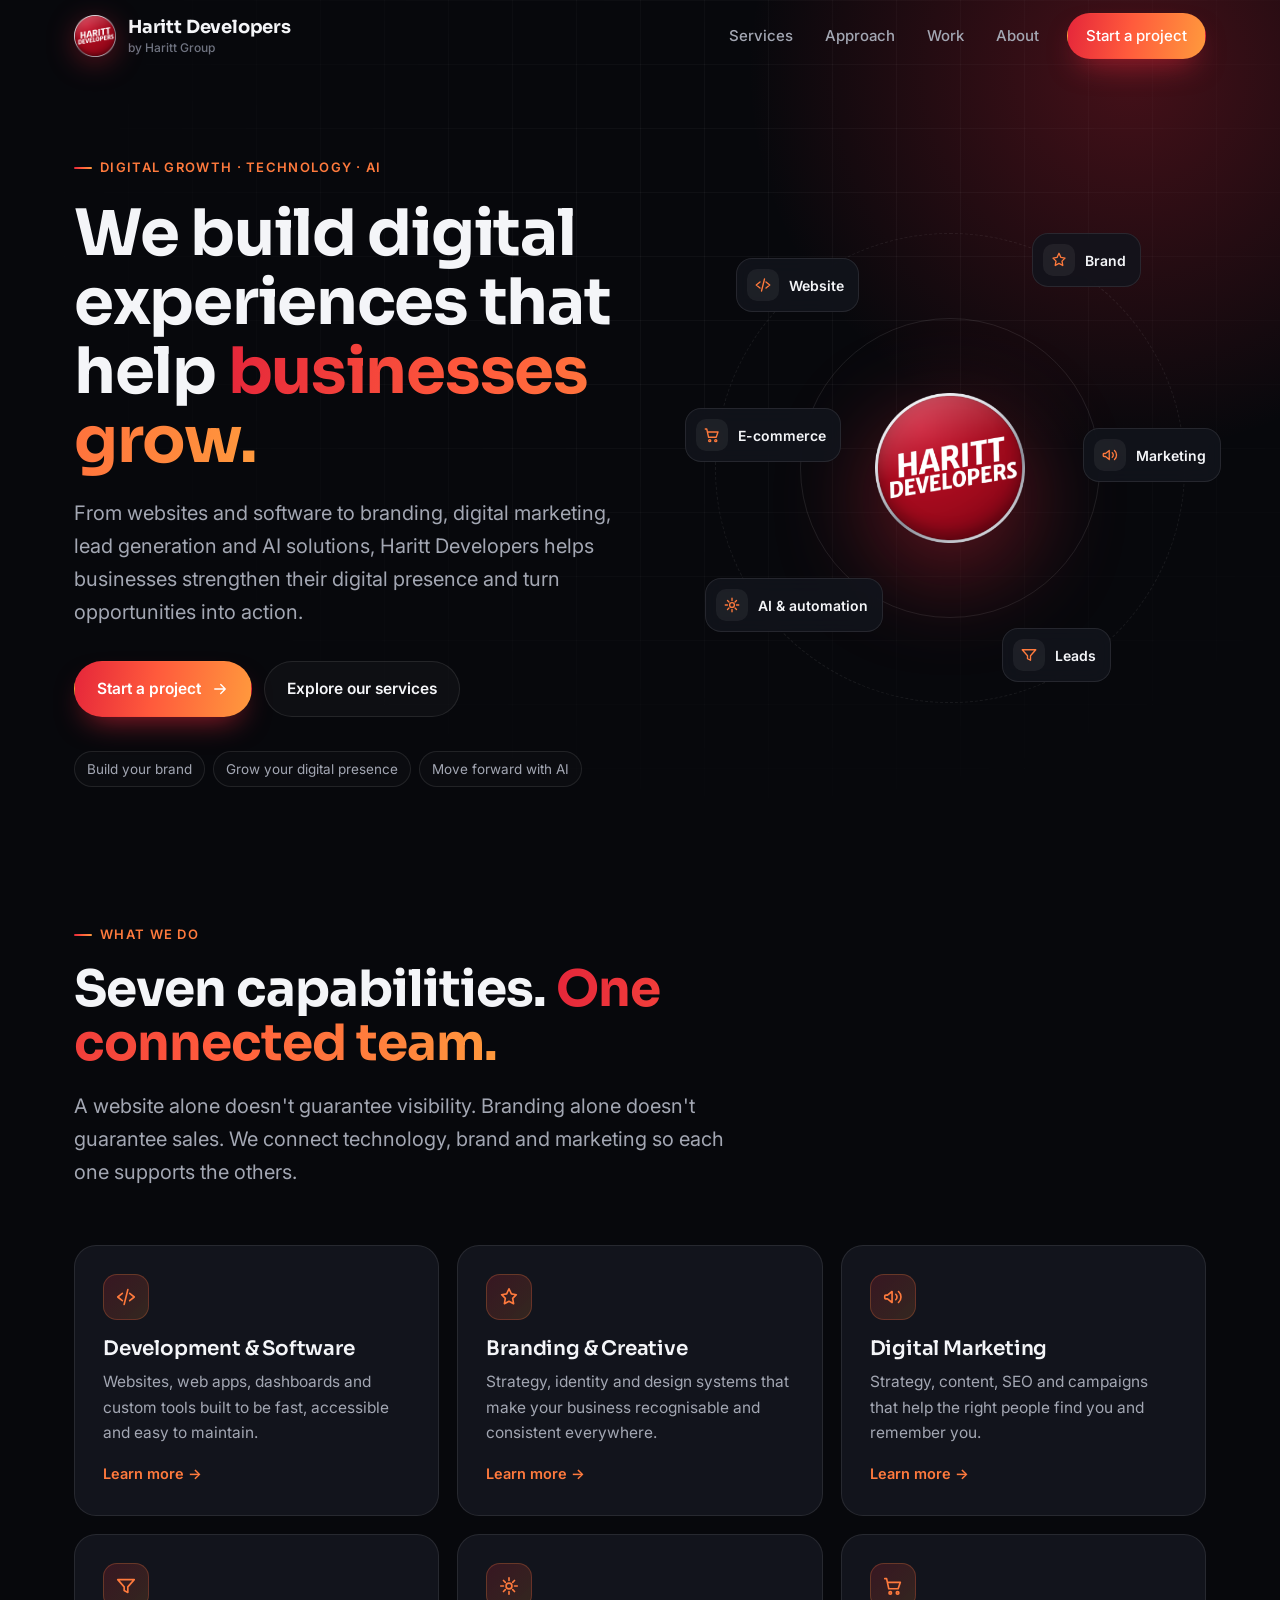
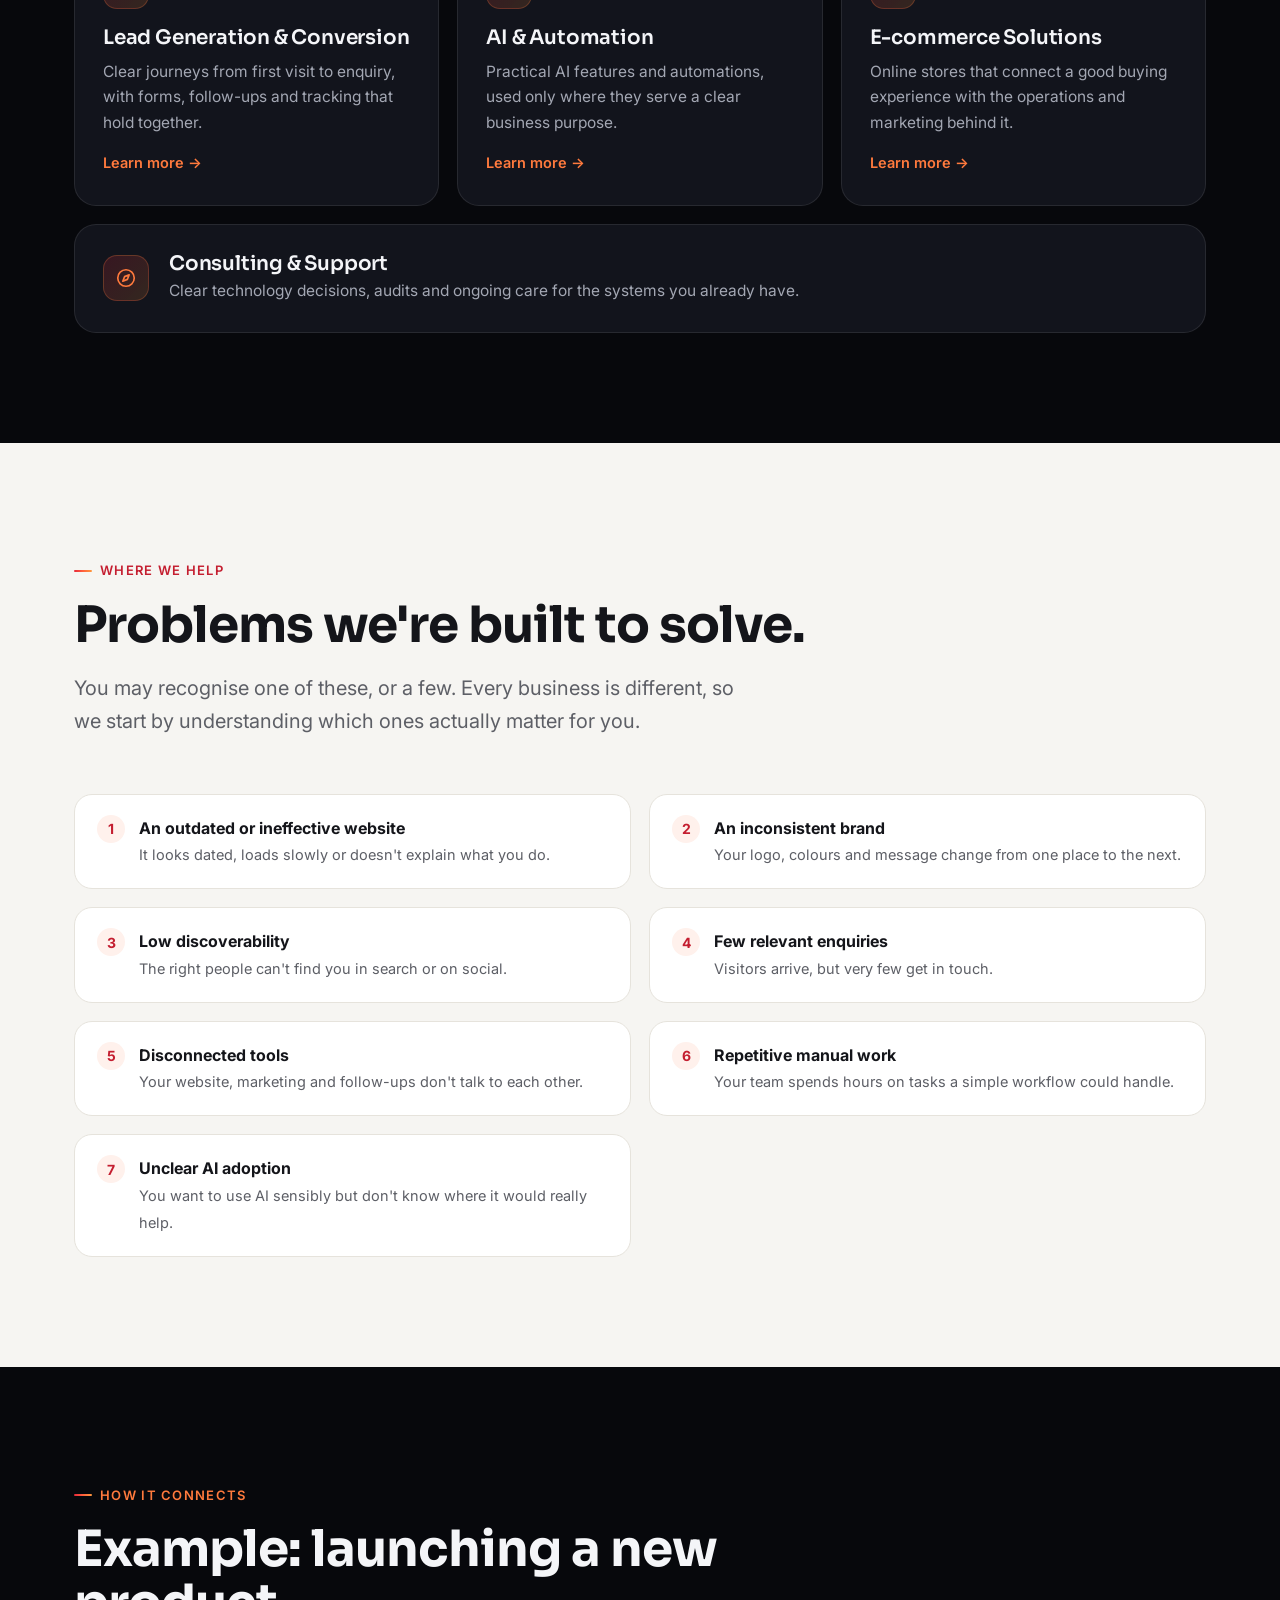
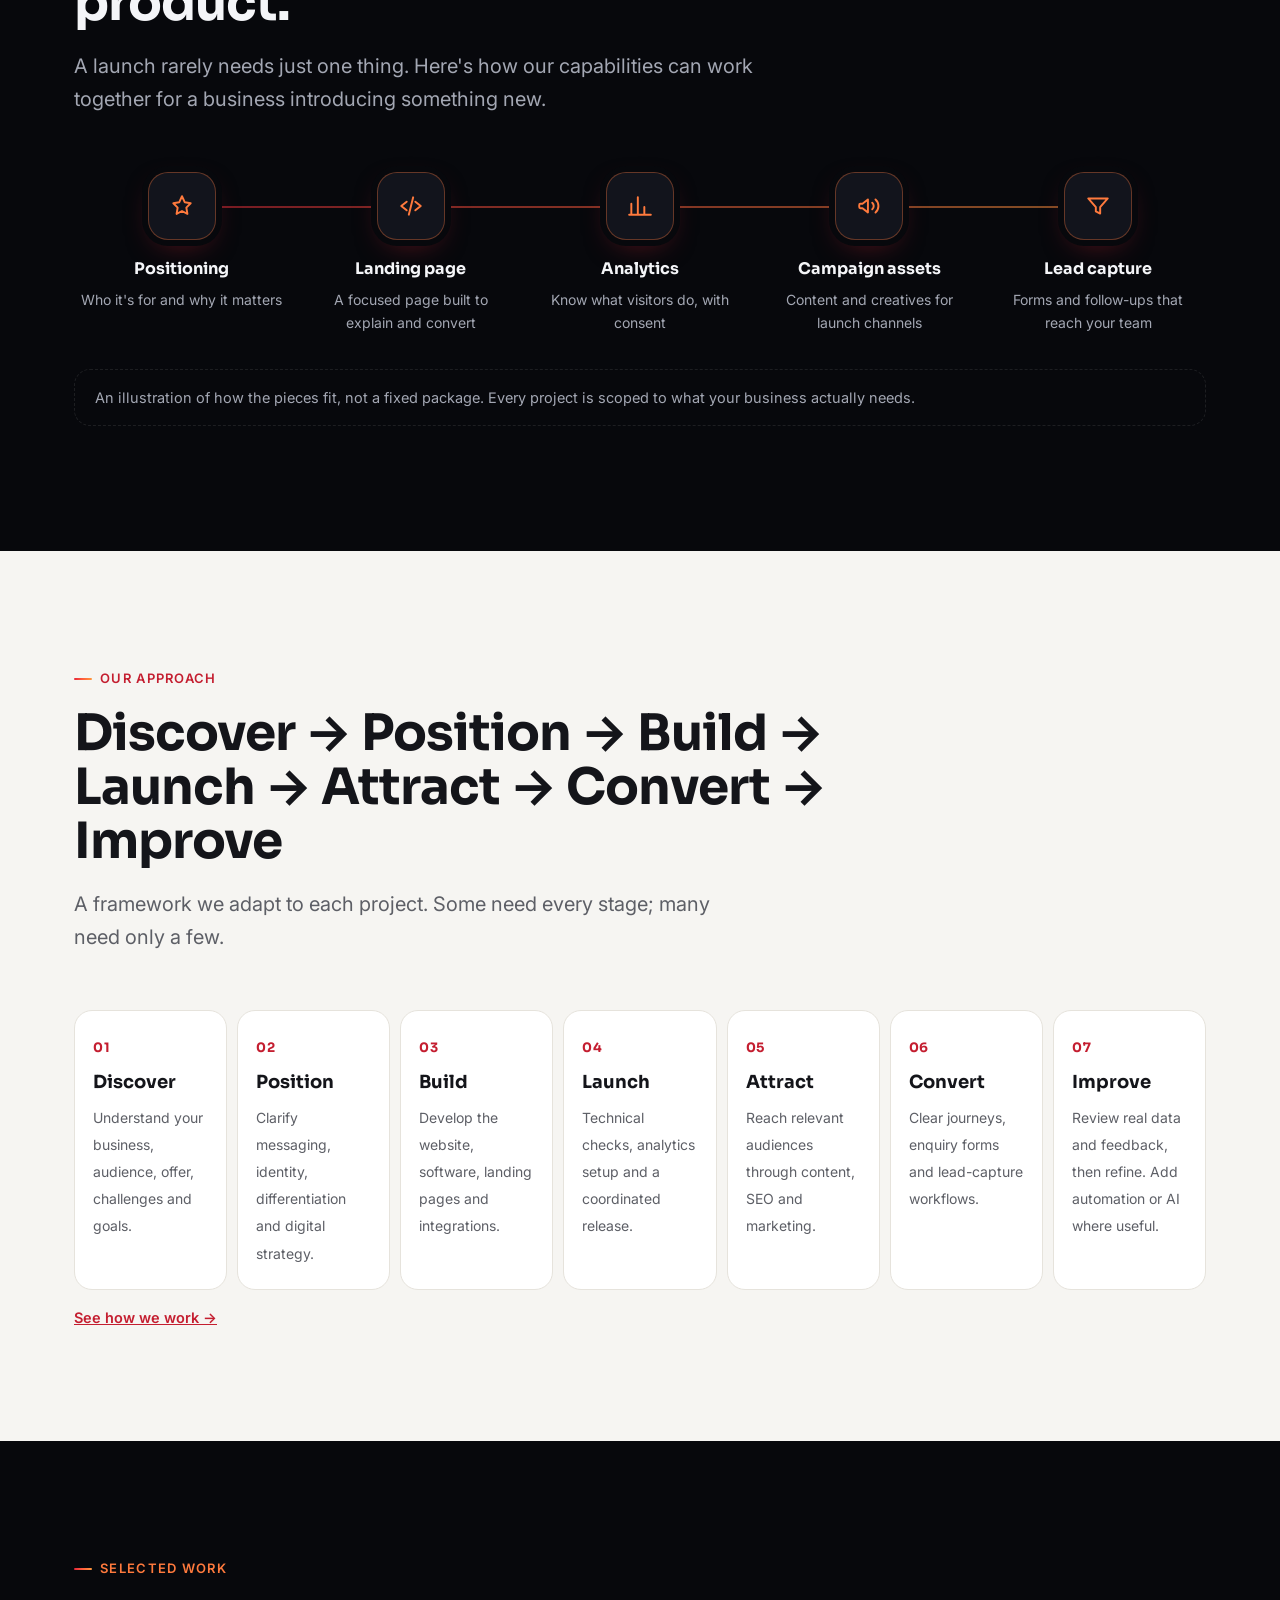
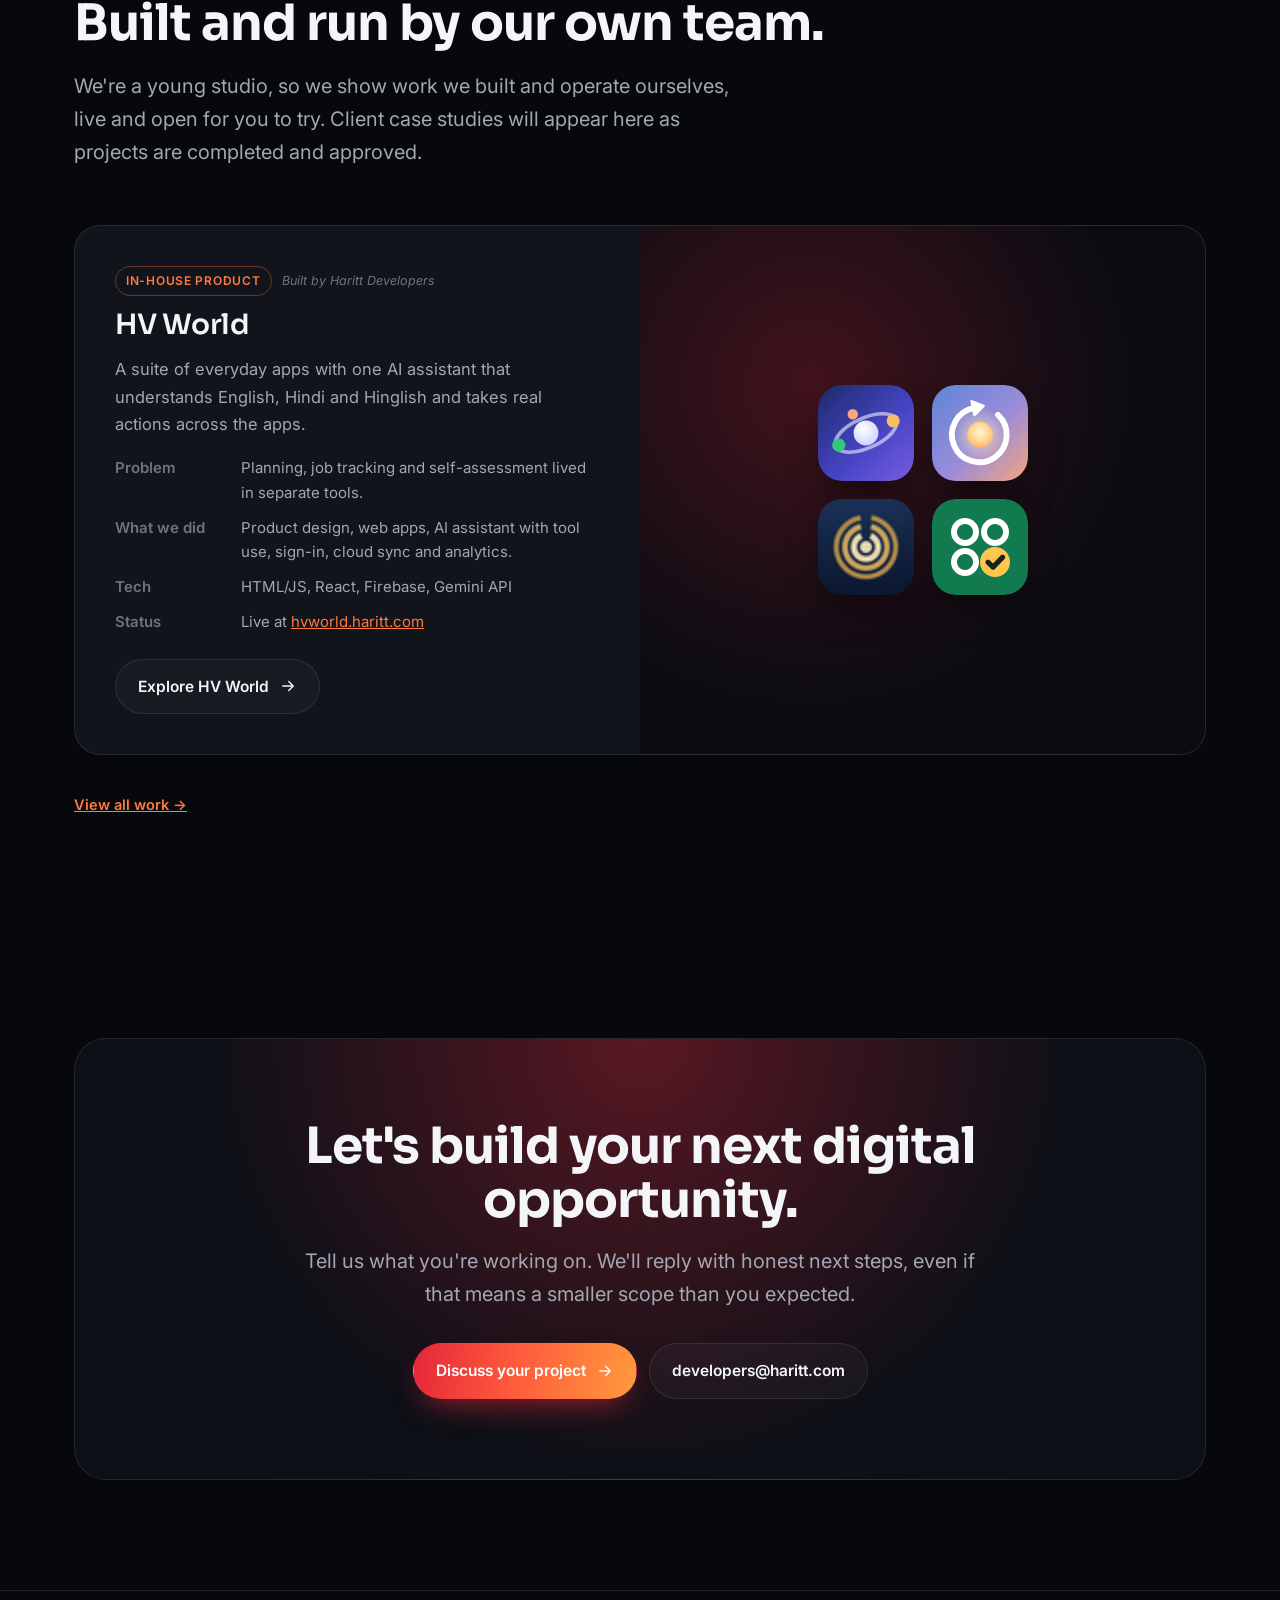
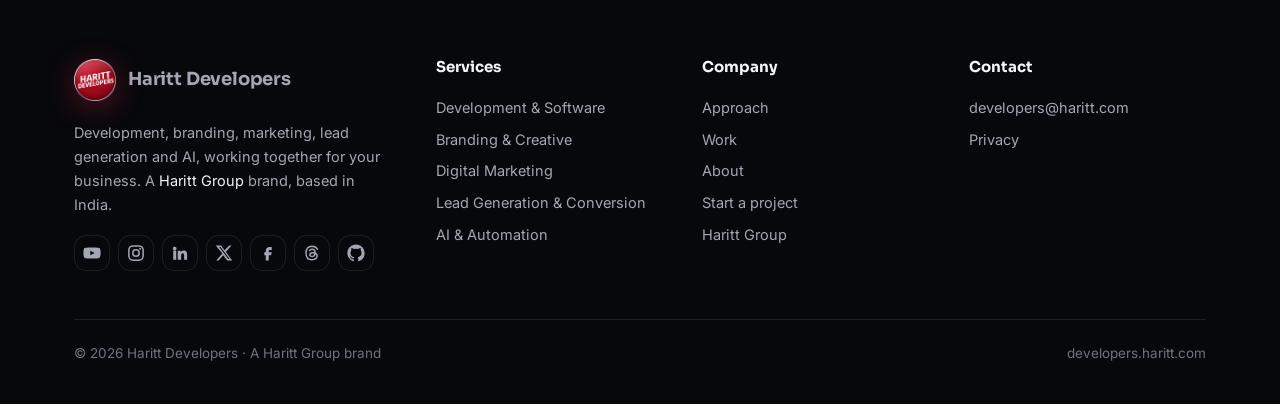
==== index.html @ 5d8b88e0 "HV World update Co-Authored-By: Claude Opus 5.5 <noreply@anthropic.com> Claude-Session: https://clau" ====
<!DOCTYPE html><html lang="en"><head><meta charset="utf-8"><meta name="viewport" content="width=device-width, initial-scale=1">
<title>Haritt Developers · Digital growth, technology & AI</title><meta name="description" content="Websites, software, branding, digital marketing, lead generation and AI solutions that help businesses build their digital presence and grow."><meta name="theme-color" content="#07080C"><link rel="canonical" href="https://developers.haritt.com/">
<link rel="icon" href="/assets/logo-64.png" type="image/png"><link rel="apple-touch-icon" href="/assets/logo-180.png">
<meta property="og:type" content="website"><meta property="og:site_name" content="Haritt Developers"><meta property="og:title" content="Haritt Developers · Digital growth, technology & AI"><meta property="og:description" content="Websites, software, branding, digital marketing, lead generation and AI solutions that help businesses build their digital presence and grow."><meta property="og:url" content="https://developers.haritt.com/"><meta property="og:image" content="https://developers.haritt.com/og/home.jpg"><meta property="og:image:width" content="1200"><meta property="og:image:height" content="630"><meta name="twitter:card" content="summary_large_image"><meta name="twitter:image" content="https://developers.haritt.com/og/home.jpg">
<link rel="preconnect" href="https://fonts.googleapis.com"><link rel="preconnect" href="https://fonts.gstatic.com" crossorigin>
<link href="https://fonts.googleapis.com/css2?family=Inter:wght@400;500;600&family=Sora:wght@600;700&display=swap" rel="stylesheet">
<link rel="stylesheet" href="/site.css"><script type="application/ld+json">{"@context": "https://schema.org", "@type": "Organization", "name": "Haritt Developers", "url": "https://developers.haritt.com", "logo": "https://developers.haritt.com/assets/logo-256.png", "email": "developers@haritt.com", "description": "Haritt Developers helps businesses build and improve their digital presence through website and software development, branding, digital marketing, lead generation and AI-powered solutions.", "parentOrganization": {"@type": "Organization", "name": "Haritt Group", "url": "https://haritt.com"}, "areaServed": "IN", "sameAs": ["https://www.youtube.com/@harittdevelopers", "https://www.instagram.com/harittdevelopers/", "https://www.linkedin.com/company/harittdevelopers/", "https://x.com/harittdeveloper", "https://www.facebook.com/harittdevelopers", "https://www.threads.com/@harittdevelopers", "https://github.com/harittdevelopers"]}</script></head><body><nav id="nav"><div class="w"><div class="br"><a class="bh" href="/" aria-label="Haritt Developers home"><img src="/assets/logo-180.png" alt="Haritt Developers logo" width="42" height="42"></a><span><a class="bh" href="/">Haritt Developers</a><a class="par" href="https://haritt.com">by Haritt Group</a></span></div>
<div class="lk" id="lk"><a href="/services/">Services</a><a href="/approach/">Approach</a><a href="/work/">Work</a><a href="/about/">About</a><a class="btn p" href="/contact/">Start a project</a></div>
<button class="mb" id="mb" aria-label="Open menu" aria-expanded="false" aria-controls="lk"><i></i><i></i><i></i></button></div></nav><header class="hero"><div class="w"><div class="hg"><div>
<div class="eb rv">Digital growth · Technology · AI</div>
<h1 class="rv">We build digital experiences that help <span class="gt">businesses grow.</span></h1>
<p class="lead rv">From websites and software to branding, digital marketing, lead generation and AI solutions, Haritt Developers helps businesses strengthen their digital presence and turn opportunities into action.</p>
<div class="cta rv"><a class="btn p" href="/contact/">Start a project <svg viewBox="0 0 24 24" fill="none" stroke="currentColor" stroke-width="1.8" stroke-linecap="round" stroke-linejoin="round" aria-hidden="true"><path d="M5 12h14M13 6l6 6-6 6"/></svg></a><a class="btn g" href="/services/">Explore our services</a></div>
<div class="chips rv"><span>Build your brand</span><span>Grow your digital presence</span><span>Move forward with AI</span></div>
</div><div class="stack rv" aria-hidden="true"><div class="ring a"></div><div class="ring b"></div><img class="orb" src="/assets/logo-256.png" alt=""><div class="node" style="left:8%;top:8%"><i style="color:var(--orange)"><svg viewBox="0 0 24 24" fill="none" stroke="currentColor" stroke-width="1.8" stroke-linecap="round" stroke-linejoin="round" aria-hidden="true"><path d="M8 8l-5 4 5 4M16 8l5 4-5 4M14 4l-4 16"/></svg></i>Website</div><div class="node" style="left:66%;top:3%"><i style="color:var(--orange)"><svg viewBox="0 0 24 24" fill="none" stroke="currentColor" stroke-width="1.8" stroke-linecap="round" stroke-linejoin="round" aria-hidden="true"><path d="M12 3l2.6 5.6L20 9.5l-4 4 1 5.8L12 16.6 7 19.3l1-5.8-4-4 5.4-.9z"/></svg></i>Brand</div><div class="node" style="left:76%;top:42%"><i style="color:var(--orange)"><svg viewBox="0 0 24 24" fill="none" stroke="currentColor" stroke-width="1.8" stroke-linecap="round" stroke-linejoin="round" aria-hidden="true"><path d="M3 11v2a1 1 0 001 1h2l5 4V6L6 10H4a1 1 0 00-1 1zM15 9a4 4 0 010 6M18 6a8 8 0 010 12"/></svg></i>Marketing</div><div class="node" style="left:60%;top:82%"><i style="color:var(--orange)"><svg viewBox="0 0 24 24" fill="none" stroke="currentColor" stroke-width="1.8" stroke-linecap="round" stroke-linejoin="round" aria-hidden="true"><path d="M3 5h18l-7 8v6l-4-2v-4z"/></svg></i>Leads</div><div class="node" style="left:2%;top:72%"><i style="color:var(--orange)"><svg viewBox="0 0 24 24" fill="none" stroke="currentColor" stroke-width="1.8" stroke-linecap="round" stroke-linejoin="round" aria-hidden="true"><path d="M12 3v3M12 18v3M3 12h3M18 12h3M6 6l2 2M16 16l2 2M6 18l2-2M16 8l2-2"/><circle cx="12" cy="12" r="3.2"/></svg></i>AI & automation</div><div class="node" style="left:-2%;top:38%"><i style="color:var(--orange)"><svg viewBox="0 0 24 24" fill="none" stroke="currentColor" stroke-width="1.8" stroke-linecap="round" stroke-linejoin="round" aria-hidden="true"><path d="M3 4h2l2.4 11h10.2L20 8H6.2"/><circle cx="9" cy="19.5" r="1.4"/><circle cx="17" cy="19.5" r="1.4"/></svg></i>E-commerce</div></div></div></div></header>

<section style="padding-top:40px"><div class="w"><div class="sh rv"><div class="eb">What we do</div><h2>Seven capabilities. <span class="gt">One connected team.</span></h2><p class="lead">A website alone doesn't guarantee visibility. Branding alone doesn't guarantee sales. We connect technology, brand and marketing so each one supports the others.</p></div>
<div class="g3"><a class="card rv" href="/services/#development"><div class="ic"><svg viewBox="0 0 24 24" fill="none" stroke="currentColor" stroke-width="1.8" stroke-linecap="round" stroke-linejoin="round" aria-hidden="true"><path d="M8 8l-5 4 5 4M16 8l5 4-5 4M14 4l-4 16"/></svg></div><h3>Development & Software</h3><p>Websites, web apps, dashboards and custom tools built to be fast, accessible and easy to maintain.</p><span class="more">Learn more →</span></a><a class="card rv" href="/services/#branding"><div class="ic"><svg viewBox="0 0 24 24" fill="none" stroke="currentColor" stroke-width="1.8" stroke-linecap="round" stroke-linejoin="round" aria-hidden="true"><path d="M12 3l2.6 5.6L20 9.5l-4 4 1 5.8L12 16.6 7 19.3l1-5.8-4-4 5.4-.9z"/></svg></div><h3>Branding & Creative</h3><p>Strategy, identity and design systems that make your business recognisable and consistent everywhere.</p><span class="more">Learn more →</span></a><a class="card rv" href="/services/#marketing"><div class="ic"><svg viewBox="0 0 24 24" fill="none" stroke="currentColor" stroke-width="1.8" stroke-linecap="round" stroke-linejoin="round" aria-hidden="true"><path d="M3 11v2a1 1 0 001 1h2l5 4V6L6 10H4a1 1 0 00-1 1zM15 9a4 4 0 010 6M18 6a8 8 0 010 12"/></svg></div><h3>Digital Marketing</h3><p>Strategy, content, SEO and campaigns that help the right people find you and remember you.</p><span class="more">Learn more →</span></a><a class="card rv" href="/services/#leads"><div class="ic"><svg viewBox="0 0 24 24" fill="none" stroke="currentColor" stroke-width="1.8" stroke-linecap="round" stroke-linejoin="round" aria-hidden="true"><path d="M3 5h18l-7 8v6l-4-2v-4z"/></svg></div><h3>Lead Generation & Conversion</h3><p>Clear journeys from first visit to enquiry, with forms, follow-ups and tracking that hold together.</p><span class="more">Learn more →</span></a><a class="card rv" href="/services/#ai"><div class="ic"><svg viewBox="0 0 24 24" fill="none" stroke="currentColor" stroke-width="1.8" stroke-linecap="round" stroke-linejoin="round" aria-hidden="true"><path d="M12 3v3M12 18v3M3 12h3M18 12h3M6 6l2 2M16 16l2 2M6 18l2-2M16 8l2-2"/><circle cx="12" cy="12" r="3.2"/></svg></div><h3>AI & Automation</h3><p>Practical AI features and automations, used only where they serve a clear business purpose.</p><span class="more">Learn more →</span></a><a class="card rv" href="/services/#ecommerce"><div class="ic"><svg viewBox="0 0 24 24" fill="none" stroke="currentColor" stroke-width="1.8" stroke-linecap="round" stroke-linejoin="round" aria-hidden="true"><path d="M3 4h2l2.4 11h10.2L20 8H6.2"/><circle cx="9" cy="19.5" r="1.4"/><circle cx="17" cy="19.5" r="1.4"/></svg></div><h3>E-commerce Solutions</h3><p>Online stores that connect a good buying experience with the operations and marketing behind it.</p><span class="more">Learn more →</span></a></div>
<a class="card rv" href="/services/#consulting" style="margin-top:18px;display:flex;gap:20px;align-items:center"><div class="ic" style="margin:0;flex:none"><svg viewBox="0 0 24 24" fill="none" stroke="currentColor" stroke-width="1.8" stroke-linecap="round" stroke-linejoin="round" aria-hidden="true"><circle cx="12" cy="12" r="9"/><path d="M15.5 8.5l-2 5-5 2 2-5z"/></svg></div><div><h3>Consulting & Support</h3><p style="margin-top:4px">Clear technology decisions, audits and ongoing care for the systems you already have.</p></div></a>
</div></section>

<section class="light"><div class="w"><div class="sh rv"><div class="eb">Where we help</div><h2>Problems we're built to solve.</h2><p class="lead">You may recognise one of these, or a few. Every business is different, so we start by understanding which ones actually matter for you.</p></div>
<div class="g2"><div class="ch rv"><em>1</em><div><b>An outdated or ineffective website</b><span>It looks dated, loads slowly or doesn't explain what you do.</span></div></div><div class="ch rv"><em>2</em><div><b>An inconsistent brand</b><span>Your logo, colours and message change from one place to the next.</span></div></div><div class="ch rv"><em>3</em><div><b>Low discoverability</b><span>The right people can't find you in search or on social.</span></div></div><div class="ch rv"><em>4</em><div><b>Few relevant enquiries</b><span>Visitors arrive, but very few get in touch.</span></div></div><div class="ch rv"><em>5</em><div><b>Disconnected tools</b><span>Your website, marketing and follow-ups don't talk to each other.</span></div></div><div class="ch rv"><em>6</em><div><b>Repetitive manual work</b><span>Your team spends hours on tasks a simple workflow could handle.</span></div></div><div class="ch rv"><em>7</em><div><b>Unclear AI adoption</b><span>You want to use AI sensibly but don't know where it would really help.</span></div></div></div>
</div></section>

<section><div class="w"><div class="sh rv"><div class="eb">How it connects</div><h2>Example: launching a new product.</h2><p class="lead">A launch rarely needs just one thing. Here's how our capabilities can work together for a business introducing something new.</p></div>
<div class="flowx rv"><div class="fx"><div class="d"><svg viewBox="0 0 24 24" fill="none" stroke="currentColor" stroke-width="1.8" stroke-linecap="round" stroke-linejoin="round" aria-hidden="true"><path d="M12 3l2.6 5.6L20 9.5l-4 4 1 5.8L12 16.6 7 19.3l1-5.8-4-4 5.4-.9z"/></svg></div><div><b>Positioning</b><span>Who it's for and why it matters</span></div></div><div class="fx"><div class="d"><svg viewBox="0 0 24 24" fill="none" stroke="currentColor" stroke-width="1.8" stroke-linecap="round" stroke-linejoin="round" aria-hidden="true"><path d="M8 8l-5 4 5 4M16 8l5 4-5 4M14 4l-4 16"/></svg></div><div><b>Landing page</b><span>A focused page built to explain and convert</span></div></div><div class="fx"><div class="d"><svg viewBox="0 0 24 24" fill="none" stroke="currentColor" stroke-width="1.8" stroke-linecap="round" stroke-linejoin="round" aria-hidden="true"><path d="M4 20V10M10 20V4M16 20v-7M22 20H2"/></svg></div><div><b>Analytics</b><span>Know what visitors do, with consent</span></div></div><div class="fx"><div class="d"><svg viewBox="0 0 24 24" fill="none" stroke="currentColor" stroke-width="1.8" stroke-linecap="round" stroke-linejoin="round" aria-hidden="true"><path d="M3 11v2a1 1 0 001 1h2l5 4V6L6 10H4a1 1 0 00-1 1zM15 9a4 4 0 010 6M18 6a8 8 0 010 12"/></svg></div><div><b>Campaign assets</b><span>Content and creatives for launch channels</span></div></div><div class="fx"><div class="d"><svg viewBox="0 0 24 24" fill="none" stroke="currentColor" stroke-width="1.8" stroke-linecap="round" stroke-linejoin="round" aria-hidden="true"><path d="M3 5h18l-7 8v6l-4-2v-4z"/></svg></div><div><b>Lead capture</b><span>Forms and follow-ups that reach your team</span></div></div></div>
<p class="note rv">An illustration of how the pieces fit, not a fixed package. Every project is scoped to what your business actually needs.</p>
</div></section>

<section class="light"><div class="w"><div class="sh rv"><div class="eb">Our approach</div><h2>Discover → Position → Build → Launch → Attract → Convert → Improve</h2><p class="lead">A framework we adapt to each project. Some need every stage; many need only a few.</p></div>
<div class="proc"><div class="ps rv"><b>Discover</b><span>Understand your business, audience, offer, challenges and goals.</span></div><div class="ps rv"><b>Position</b><span>Clarify messaging, identity, differentiation and digital strategy.</span></div><div class="ps rv"><b>Build</b><span>Develop the website, software, landing pages and integrations.</span></div><div class="ps rv"><b>Launch</b><span>Technical checks, analytics setup and a coordinated release.</span></div><div class="ps rv"><b>Attract</b><span>Reach relevant audiences through content, SEO and marketing.</span></div><div class="ps rv"><b>Convert</b><span>Clear journeys, enquiry forms and lead-capture workflows.</span></div><div class="ps rv"><b>Improve</b><span>Review real data and feedback, then refine. Add automation or AI where useful.</span></div></div>
<a class="more rv" href="/approach/">See how we work →</a></div></section>

<section><div class="w"><div class="sh rv"><div class="eb">Selected work</div><h2>Built and run by our own team.</h2><p class="lead">We're a young studio, so we show work we built and operate ourselves, live and open for you to try. Client case studies will appear here as projects are completed and approved.</p></div>

<div class="wk rv"><div class="tx"><span class="tag">In-house product</span><span class="by">Built by Haritt Developers</span><h3>HV World</h3><p style="color:var(--soft)">A suite of everyday apps with one AI assistant that understands English, Hindi and Hinglish and takes real actions across the apps.</p>
<dl><dt>Problem</dt><dd>Planning, job tracking and self-assessment lived in separate tools.</dd><dt>What we did</dt><dd>Product design, web apps, AI assistant with tool use, sign-in, cloud sync and analytics.</dd><dt>Tech</dt><dd>HTML/JS, React, Firebase, Gemini API</dd><dt>Status</dt><dd>Live at <a href="https://hvworld.haritt.com" style="color:var(--orange)">hvworld.haritt.com</a></dd></dl><a class="btn g" style="margin-top:24px" href="https://hvworld.haritt.com" target="_blank" rel="noopener">Explore HV World <svg viewBox="0 0 24 24" fill="none" stroke="currentColor" stroke-width="1.8" stroke-linecap="round" stroke-linejoin="round" aria-hidden="true"><path d="M5 12h14M13 6l6 6-6 6"/></svg></a></div>
<div class="vis"><div class="apps"><img src="/assets/apps/hv-world.svg" alt="HV World icon"><img src="/assets/apps/hv-reset.svg" alt="HV Reset icon"><img src="/assets/apps/hv-vault.png" alt="HV Vault icon"><img src="/assets/apps/hv-test.png" alt="HV Test icon"></div></div></div>
<a class="more rv" href="/work/">View all work →</a></div></section>

<section><div class="w"><div class="fin rv"><h2>Let's build your next digital opportunity.</h2><p class="lead">Tell us what you're working on. We'll reply with honest next steps, even if that means a smaller scope than you expected.</p><div class="cta"><a class="btn p" href="/contact/">Discuss your project <svg viewBox="0 0 24 24" fill="none" stroke="currentColor" stroke-width="1.8" stroke-linecap="round" stroke-linejoin="round" aria-hidden="true"><path d="M5 12h14M13 6l6 6-6 6"/></svg></a><a class="btn g" href="mailto:developers@haritt.com">developers@haritt.com</a></div></div></div></section>
<footer><div class="w"><div class="fg">
<div><a class="br" href="/"><img src="/assets/logo-180.png" alt="" width="42" height="42"><span>Haritt Developers</span></a><p style="margin-top:16px;max-width:320px">Development, branding, marketing, lead generation and AI, working together for your business. A <a href="https://haritt.com">Haritt Group</a> brand, based in India.</p><div class="soc"><a href="https://www.youtube.com/@harittdevelopers" target="_blank" rel="noopener me" aria-label="Haritt Developers on YouTube" title="YouTube · @harittdevelopers"><svg viewBox="0 0 24 24" aria-hidden="true"><path fill="currentColor" d="M23 7.2a3 3 0 00-2.1-2.1C19 4.6 12 4.6 12 4.6s-7 0-8.9.5A3 3 0 001 7.2 31 31 0 00.5 12a31 31 0 00.5 4.8 3 3 0 002.1 2.1c1.9.5 8.9.5 8.9.5s7 0 8.9-.5a3 3 0 002.1-2.1c.4-1.6.5-4.8.5-4.8s0-3.2-.5-4.8zM9.75 15.02V8.98L15.5 12z"/></svg></a><a href="https://www.instagram.com/harittdevelopers/" target="_blank" rel="noopener me" aria-label="Haritt Developers on Instagram" title="Instagram · @harittdevelopers"><svg viewBox="0 0 24 24" aria-hidden="true"><rect x="2.5" y="2.5" width="19" height="19" rx="5.5" fill="none" stroke="currentColor" stroke-width="2"/><circle cx="12" cy="12" r="4.3" fill="none" stroke="currentColor" stroke-width="2"/><circle cx="17.6" cy="6.4" r="1.3" fill="currentColor"/></svg></a><a href="https://www.linkedin.com/company/harittdevelopers/" target="_blank" rel="noopener me" aria-label="Haritt Developers on LinkedIn" title="LinkedIn · Haritt Developers"><svg viewBox="0 0 24 24" aria-hidden="true"><path fill="currentColor" d="M4.98 3.5a2.5 2.5 0 11-.01 5 2.5 2.5 0 01.01-5zM3 9h4v12H3zM9 9h3.8v1.7h.1c.5-1 1.8-2 3.8-2 4 0 4.8 2.6 4.8 6V21h-4v-5.6c0-1.3 0-3-1.9-3s-2.1 1.4-2.1 2.9V21H9z"/></svg></a><a href="https://x.com/harittdeveloper" target="_blank" rel="noopener me" aria-label="Haritt Developers on X" title="X · @harittdeveloper"><svg viewBox="0 0 24 24" aria-hidden="true"><path fill="currentColor" d="M18.9 2H22l-7.6 8.7L23 22h-6.8l-5.3-6.9L4.8 22H1.7l8.1-9.3L1 2h7l4.8 6.3zm-1.2 18h1.7L7.4 3.9H5.6z"/></svg></a><a href="https://www.facebook.com/harittdevelopers" target="_blank" rel="noopener me" aria-label="Haritt Developers on Facebook" title="Facebook · @harittdevelopers"><svg viewBox="0 0 24 24" aria-hidden="true"><path fill="currentColor" d="M14 8h3V4h-3c-2.8 0-5 2.2-5 5v2H7v4h2v7h4v-7h3l1-4h-4V9c0-.6.4-1 1-1z"/></svg></a><a href="https://www.threads.com/@harittdevelopers" target="_blank" rel="noopener me" aria-label="Haritt Developers on Threads" title="Threads · @harittdevelopers"><svg viewBox="0 0 24 24" aria-hidden="true"><path fill="none" stroke="currentColor" stroke-width="2" stroke-linecap="round" d="M19.2 7C17.8 4.4 15.3 3 12 3 6.9 3 4 6.5 4 12s2.9 9 8 9c3.9 0 6.8-2 6.8-5.2 0-3-2.6-4.4-6-4.1-2.5.2-3.7 1.4-3.6 2.8.1 1.5 1.6 2.4 3.4 2.2 2.5-.3 3.5-2.4 3.5-5.4 0-2.6-1.5-4.2-4-4.2-1.7 0-2.9.7-3.5 1.8"/></svg></a><a href="https://github.com/harittdevelopers" target="_blank" rel="noopener me" aria-label="Haritt Developers on GitHub" title="GitHub · harittdevelopers"><svg viewBox="0 0 24 24" aria-hidden="true"><path fill="currentColor" d="M12 .5C5.65.5.5 5.65.5 12c0 5.08 3.29 9.39 7.86 10.91.58.1.79-.25.79-.56v-2c-3.2.7-3.87-1.37-3.87-1.37-.52-1.33-1.28-1.69-1.28-1.69-1.04-.71.08-.7.08-.7 1.15.08 1.76 1.18 1.76 1.18 1.03 1.76 2.69 1.25 3.35.96.1-.75.4-1.25.73-1.54-2.55-.29-5.24-1.28-5.24-5.68 0-1.26.45-2.28 1.18-3.09-.12-.29-.51-1.46.11-3.04 0 0 .97-.31 3.17 1.18a11 11 0 015.77 0c2.2-1.49 3.17-1.18 3.17-1.18.62 1.58.23 2.75.11 3.04.74.81 1.18 1.83 1.18 3.09 0 4.42-2.69 5.39-5.25 5.67.41.36.78 1.06.78 2.14v3.17c0 .31.21.67.8.56A11.5 11.5 0 0023.5 12C23.5 5.65 18.35.5 12 .5z"/></svg></a></div></div>
<div><b>Services</b><a href="/services/#development">Development & Software</a><a href="/services/#branding">Branding & Creative</a><a href="/services/#marketing">Digital Marketing</a><a href="/services/#leads">Lead Generation & Conversion</a><a href="/services/#ai">AI & Automation</a></div>
<div><b>Company</b><a href="/approach/">Approach</a><a href="/work/">Work</a><a href="/about/">About</a><a href="/contact/">Start a project</a><a href="https://haritt.com">Haritt Group</a></div>
<div><b>Contact</b><a href="mailto:developers@haritt.com">developers@haritt.com</a><a href="/privacy/">Privacy</a></div>
</div><div class="fb"><span>© 2026 Haritt Developers · <a href="https://haritt.com">A Haritt Group brand</a></span><span>developers.haritt.com</span></div></div></footer>
<script src="/site.js"></script></body></html>
---- site.css ----
:root{--bg:#07080C;--bg2:#0E1017;--card:#12141C;--line:rgba(255,255,255,.09);--ink:#F4F5F8;--soft:#A3A7B3;--faint:#6F7380;
--red:#E5263A;--orange:#FF7A3D;--grad:linear-gradient(100deg,#E5263A 0%,#FF5A3C 45%,#FF9A3D 100%);
--light:#F6F5F2;--lcard:#FFFFFF;--lline:#E6E3DC;--link:#C41E30;--lsoft:#5D5F66;
--sans:"Inter",system-ui,-apple-system,"Segoe UI",Roboto,sans-serif;--disp:"Sora","Inter",system-ui,sans-serif;
--r:22px;--shadow:0 30px 60px -30px rgba(0,0,0,.6)}
*{box-sizing:border-box}html{scroll-behavior:smooth;overflow-x:hidden}
body{margin:0;background:var(--bg);color:var(--ink);font:16.5px/1.65 var(--sans);-webkit-font-smoothing:antialiased;overflow-x:hidden}
a{color:inherit}img{max-width:100%;display:block}
.w{max-width:1180px;margin:0 auto;padding:0 24px}
h1,h2,h3{font-family:var(--disp);letter-spacing:-.02em;line-height:1.08;margin:0}
h1{font-size:clamp(38px,5.2vw,64px);font-weight:700}h2{font-size:clamp(30px,4.2vw,50px);font-weight:700}h3{font-size:20px;font-weight:600;letter-spacing:-.01em}
.gt{background:var(--grad);-webkit-background-clip:text;background-clip:text;color:transparent}
.eb{display:inline-flex;align-items:center;gap:8px;font-size:13px;font-weight:600;letter-spacing:.1em;text-transform:uppercase;color:var(--orange)}
.eb:before{content:"";width:18px;height:2px;background:var(--grad);border-radius:2px}
.lead{font-size:clamp(17px,1.6vw,20px);color:var(--soft);max-width:680px}
.btn{display:inline-flex;align-items:center;gap:10px;padding:14px 22px;border-radius:999px;font-weight:600;font-size:15.5px;text-decoration:none;white-space:nowrap;border:1px solid transparent;transition:transform .2s,box-shadow .2s,background .2s;cursor:pointer;font-family:var(--sans)}
.btn svg{width:18px;height:18px;flex:none}.btn.p{background:var(--grad);color:#fff;box-shadow:0 14px 30px -12px rgba(229,38,58,.7)}.btn.p:hover{transform:translateY(-2px);box-shadow:0 20px 40px -14px rgba(229,38,58,.8)}
.btn.g{border-color:var(--line);color:var(--ink);background:rgba(255,255,255,.03)}.btn.g:hover{background:rgba(255,255,255,.08)}
.cta{display:flex;flex-wrap:wrap;gap:12px;margin-top:32px}
/* nav */
nav{position:fixed;top:0;left:0;right:0;z-index:50;transition:background .3s,border-color .3s;border-bottom:1px solid transparent}
nav.s{background:rgba(7,8,12,.78);backdrop-filter:blur(18px) saturate(1.5);-webkit-backdrop-filter:blur(18px) saturate(1.5);border-color:var(--line)}
nav .w{display:flex;align-items:center;justify-content:space-between;height:72px}
.br{display:flex;align-items:center;gap:12px;text-decoration:none;font-family:var(--disp);font-weight:700;font-size:18px;letter-spacing:-.01em}
.br .bh{display:flex;text-decoration:none}.br>span{display:flex;flex-direction:column;line-height:1.2}.br .par{font:500 12px var(--sans);color:var(--faint);text-decoration:none;letter-spacing:0;margin-top:2px}.br .par:hover{color:var(--orange)}.br img{width:42px;height:42px;filter:drop-shadow(0 6px 14px rgba(229,38,58,.35))}.br small{display:block;font:500 12px var(--sans);color:var(--faint);letter-spacing:0}
.lk{display:flex;align-items:center;gap:4px}.lk a{padding:9px 14px;border-radius:999px;text-decoration:none;color:var(--soft);font-size:15px;font-weight:500}
.lk a:hover,.lk a.on{color:var(--ink);background:rgba(255,255,255,.06)}.lk .btn{margin-left:10px;padding:10px 18px;color:#fff}
.mb{display:none;background:none;border:0;width:44px;height:44px;cursor:pointer;padding:10px}.mb i{display:block;height:2px;background:var(--ink);margin:5px 0;border-radius:2px;transition:.3s}
/* hero */
.hero{position:relative;padding:150px 0 90px;overflow:hidden}
.hero:before{content:"";position:absolute;width:900px;height:900px;right:-300px;top:-380px;background:radial-gradient(circle,rgba(229,38,58,.28),transparent 60%);pointer-events:none}
.hero:after{content:"";position:absolute;inset:0;background-image:linear-gradient(rgba(255,255,255,.035) 1px,transparent 1px),linear-gradient(90deg,rgba(255,255,255,.035) 1px,transparent 1px);background-size:64px 64px;mask-image:radial-gradient(ellipse at 60% 30%,#000 20%,transparent 70%);-webkit-mask-image:radial-gradient(ellipse at 60% 30%,#000 20%,transparent 70%);pointer-events:none}
.hg{position:relative;z-index:1;display:grid;grid-template-columns:1.05fr .95fr;gap:56px;align-items:center}
.hero h1{margin:20px 0 22px}
.chips{display:flex;flex-wrap:wrap;gap:8px;margin-top:34px}.chips span{font-size:13.5px;color:var(--soft);border:1px solid var(--line);padding:6px 12px;border-radius:999px;background:rgba(255,255,255,.02)}
/* hero visual */
.stack{position:relative;height:500px}
.orb{position:absolute;left:50%;top:50%;width:150px;height:150px;transform:translate(-50%,-50%);filter:drop-shadow(0 30px 50px rgba(229,38,58,.45));z-index:3;animation:fl 6s ease-in-out infinite}
.ring{position:absolute;left:50%;top:50%;border:1px solid var(--line);border-radius:50%;transform:translate(-50%,-50%)}
.ring.a{width:300px;height:300px}.ring.b{width:470px;height:470px;border-style:dashed;border-color:rgba(255,255,255,.07)}
.node{position:absolute;display:flex;align-items:center;gap:10px;padding:10px 14px 10px 10px;border-radius:16px;background:rgba(18,20,28,.86);border:1px solid var(--line);backdrop-filter:blur(10px);-webkit-backdrop-filter:blur(10px);font-size:14px;font-weight:600;box-shadow:var(--shadow);white-space:nowrap;z-index:4;animation:fl 7s ease-in-out infinite}
.node i{width:32px;height:32px;border-radius:10px;display:grid;place-items:center;font-style:normal;background:rgba(255,255,255,.06)}.node i svg{width:18px;height:18px}
.node:nth-child(odd){animation-delay:-3s}
@keyframes fl{0%,100%{translate:0 0}50%{translate:0 -8px}}
/* sections */
section{padding:110px 0;position:relative}.sh{max-width:760px;margin-bottom:56px}.sh h2{margin:16px 0 18px}
.light{background:var(--light);color:#14151A}.light .lead,.light p{color:var(--lsoft)}.light .eb{color:var(--link)}
.light .card{background:var(--lcard);border-color:var(--lline);box-shadow:0 20px 40px -32px rgba(20,20,30,.35)}
.card{background:var(--card);border:1px solid var(--line);border-radius:var(--r);padding:28px;transition:transform .25s,border-color .25s}
a.card{text-decoration:none;display:block}a.card:hover{transform:translateY(-4px);border-color:rgba(255,122,61,.45)}
.card p{color:var(--soft);margin:10px 0 0;font-size:15.5px}
.ic{width:46px;height:46px;border-radius:14px;display:grid;place-items:center;margin-bottom:18px;background:linear-gradient(135deg,rgba(229,38,58,.18),rgba(255,154,61,.14));border:1px solid rgba(255,122,61,.25);color:var(--orange)}
.ic svg{width:22px;height:22px}
.light .ic{background:#FFF1EC;border-color:#FFD7C8;color:var(--link)}
.g3{display:grid;grid-template-columns:repeat(3,1fr);gap:18px}.g2{display:grid;grid-template-columns:repeat(2,1fr);gap:18px}.g4{display:grid;grid-template-columns:repeat(4,1fr);gap:18px}
.more{display:inline-flex;gap:6px;margin-top:16px;font-size:14.5px;font-weight:600;color:var(--orange)}.light .more{color:var(--link)}
/* challenges */
.ch{display:flex;gap:14px;align-items:flex-start;padding:20px 22px;border-radius:18px;border:1px solid var(--lline);background:#fff}
.ch b{display:block;color:#14151A;font-size:16px}.ch span{font-size:14.5px;color:var(--lsoft)}
.ch em{flex:none;width:28px;height:28px;border-radius:50%;background:#FFF1EC;color:var(--link);display:grid;place-items:center;font-style:normal;font-weight:700;font-size:14px}
/* integrated example */
.flowx{display:grid;grid-template-columns:repeat(5,1fr);gap:14px;position:relative;margin-top:10px}
.flowx:before{content:"";position:absolute;left:6%;right:6%;top:34px;height:2px;background:var(--grad);opacity:.5}
.fx{position:relative;text-align:center;padding:0 6px}.fx .d{width:68px;height:68px;margin:0 auto 16px;border-radius:20px;display:grid;place-items:center;background:var(--card);border:1px solid rgba(255,122,61,.35);box-shadow:0 0 0 6px var(--bg),0 10px 30px -10px rgba(229,38,58,.5);color:var(--orange)}
.fx .d svg{width:26px;height:26px}.fx b{display:block;font-family:var(--disp);font-size:16px}.fx span{display:block;color:var(--soft);font-size:14px;margin-top:6px}
.note{margin-top:34px;padding:16px 20px;border-radius:16px;border:1px dashed var(--line);color:var(--soft);font-size:14.5px}
.light .note{border-color:var(--lline)}
/* process */
.proc{display:grid;grid-template-columns:repeat(7,1fr);gap:10px;counter-reset:p}
.ps{padding:22px 18px;border-radius:18px;border:1px solid var(--lline);background:#fff;position:relative}
.ps:before{counter-increment:p;content:"0" counter(p);font-family:var(--disp);font-weight:700;font-size:13px;color:var(--link);letter-spacing:.06em}
.ps b{display:block;font-family:var(--disp);font-size:18px;margin:8px 0 6px;color:#14151A}.ps span{font-size:14px;color:var(--lsoft);line-height:1.5}
.dark .ps{background:var(--card);border-color:var(--line)}.dark .ps b{color:var(--ink)}.dark .ps span{color:var(--soft)}.dark .ps:before{color:var(--orange)}
/* work */
.wk{display:grid;grid-template-columns:1fr 1fr;gap:0;border-radius:26px;overflow:hidden;border:1px solid var(--line);background:var(--card);margin-bottom:22px}
.wk .tx{padding:40px}.wk .vis{background:radial-gradient(circle at 30% 30%,rgba(229,38,58,.25),transparent 60%),#0B0C12;display:grid;place-items:center;padding:30px;min-height:320px}
.by{display:inline-block;margin-left:10px;font-size:12.5px;color:var(--faint);font-style:italic}.soc{display:flex;flex-wrap:wrap;gap:10px;margin-top:18px}.soc a{width:40px;height:40px;border-radius:12px;border:1px solid var(--line);display:grid;place-items:center;color:var(--soft);padding:0;transition:color .2s,border-color .2s,transform .2s}.soc a:hover{color:var(--orange);border-color:rgba(255,122,61,.5);transform:translateY(-2px)}.soc svg{width:18px;height:18px}.fb a{text-decoration:none}.fb a:hover{color:var(--ink)}.tag{display:inline-block;font-size:12px;font-weight:600;letter-spacing:.06em;text-transform:uppercase;color:var(--orange);border:1px solid rgba(255,122,61,.35);padding:4px 10px;border-radius:999px}
.wk h3{font-size:28px;margin:14px 0 10px}.wk dl{margin:18px 0 0;display:grid;grid-template-columns:110px 1fr;gap:10px 16px;font-size:15px}.wk dt{color:var(--faint);font-weight:600}.wk dd{margin:0;color:var(--soft)}
.apps{display:grid;grid-template-columns:repeat(2,96px);gap:18px}.apps img{width:96px;height:96px;border-radius:24px;box-shadow:0 20px 40px -14px rgba(0,0,0,.7)}
/* services page */
.svc{display:grid;grid-template-columns:.9fr 1.1fr;gap:56px;padding:70px 0;border-top:1px solid var(--line)}
.svc:first-of-type{border-top:0}.svc h2{font-size:clamp(28px,3.4vw,40px);margin:14px 0 14px}
.svc ul{list-style:none;margin:0;padding:0;display:grid;grid-template-columns:1fr 1fr;gap:10px}
.svc li{padding:12px 14px 12px 40px;border-radius:14px;background:var(--card);border:1px solid var(--line);font-size:15px;position:relative}
.svc li:before{content:"";position:absolute;left:16px;top:19px;width:10px;height:10px;border-radius:3px;background:var(--grad)}
.pur{margin-top:20px;padding:16px 18px;border-radius:16px;background:linear-gradient(135deg,rgba(229,38,58,.12),rgba(255,154,61,.08));border:1px solid rgba(255,122,61,.25);font-size:15px;color:var(--ink)}
.pur b{color:var(--orange)}.real{margin-top:12px;font-size:14px;color:var(--faint)}
.subnav{position:sticky;top:72px;z-index:20;background:rgba(7,8,12,.85);backdrop-filter:blur(14px);-webkit-backdrop-filter:blur(14px);border-bottom:1px solid var(--line)}
.subnav .w{display:flex;gap:6px;overflow-x:auto;padding-top:10px;padding-bottom:10px;scrollbar-width:none}.subnav a{flex:none;font-size:14px;padding:8px 14px;border-radius:999px;text-decoration:none;color:var(--soft);border:1px solid var(--line)}
.subnav a:hover{color:var(--ink);border-color:rgba(255,122,61,.4)}
.ph{padding:160px 0 70px;position:relative;overflow:hidden}.ph:before{content:"";position:absolute;width:700px;height:700px;right:-250px;top:-330px;background:radial-gradient(circle,rgba(229,38,58,.22),transparent 60%)}
.ph h1{font-size:clamp(38px,5.6vw,66px);margin:18px 0 20px;max-width:900px}
/* form */
.fw{display:grid;grid-template-columns:1.25fr .75fr;gap:28px;align-items:start}
form{background:var(--card);border:1px solid var(--line);border-radius:26px;padding:34px}
.fr{display:grid;grid-template-columns:1fr 1fr;gap:16px}.ff{margin-bottom:18px}
label.l{display:block;font-size:14px;font-weight:600;margin-bottom:8px}label.l small{color:var(--faint);font-weight:500}
input[type=text],input[type=email],textarea,select{width:100%;background:#0B0C12;border:1px solid var(--line);border-radius:14px;padding:13px 14px;color:var(--ink);font:15.5px var(--sans);outline:none;transition:border-color .2s}
input:focus,textarea:focus,select:focus{border-color:rgba(255,122,61,.6)}textarea{min-height:130px;resize:vertical}
.opts{display:flex;flex-wrap:wrap;gap:8px}.opts label{cursor:pointer}.opts input{position:absolute;opacity:0;pointer-events:none}
.opts span{display:inline-block;padding:9px 14px;border-radius:999px;border:1px solid var(--line);font-size:14px;color:var(--soft);transition:.2s}
.opts input:checked+span{background:var(--grad);border-color:transparent;color:#fff}.opts input:focus-visible+span{outline:2px solid var(--orange);outline-offset:2px}
.cons{display:flex;gap:10px;align-items:flex-start;font-size:14px;color:var(--soft);margin:6px 0 22px}.cons input{margin-top:4px;accent-color:var(--red)}
.err{color:#FF8A8A;font-size:13.5px;margin-top:6px;display:none}.ff.bad .err{display:block}.ff.bad input,.ff.bad textarea{border-color:#FF6B6B}
.ok{display:none;padding:22px;border-radius:18px;background:rgba(36,170,110,.12);border:1px solid rgba(36,170,110,.4);margin-top:18px;font-size:15px}
.side .card{margin-bottom:16px}.side h3{font-size:18px}.side a{color:var(--orange)}
/* final cta */
.fin{border-radius:32px;padding:80px 40px;text-align:center;position:relative;overflow:hidden;background:radial-gradient(circle at 50% 0%,rgba(229,38,58,.35),transparent 60%),var(--bg2);border:1px solid var(--line)}
.fin h2{max-width:760px;margin:0 auto 18px}.fin .lead{margin:0 auto}.fin .cta{justify-content:center}
.prose{max-width:760px}.prose h2{font-size:28px;margin:44px 0 12px}.prose p,.prose li{color:var(--soft)}
footer{border-top:1px solid var(--line);padding:64px 0 40px;color:var(--soft);font-size:14.5px}
.fg{display:grid;grid-template-columns:1.4fr 1fr 1fr 1fr;gap:30px}.fg b{display:block;color:var(--ink);font-family:var(--disp);margin-bottom:12px;font-size:15px}
.fg a{display:block;text-decoration:none;padding:4px 0}.fg a:hover{color:var(--ink)}.fg a.br{display:flex}.fg p a{display:inline;padding:0;color:var(--ink)}.fg .soc{gap:8px}.fg .soc a{display:grid;padding:0;width:36px;height:36px}.fb{display:flex;justify-content:space-between;flex-wrap:wrap;gap:10px;margin-top:48px;padding-top:22px;border-top:1px solid var(--line);font-size:13.5px;color:var(--faint)}
.rv{opacity:0;transform:translateY(22px);transition:opacity .8s cubic-bezier(.2,.7,.2,1),transform .8s cubic-bezier(.2,.7,.2,1)}.rv.in{opacity:1;transform:none}
@media (max-width:1020px){.hg,.fw,.svc,.wk{grid-template-columns:1fr}.stack{height:420px}.proc{grid-template-columns:repeat(2,1fr)}.g4{grid-template-columns:repeat(2,1fr)}.fg{grid-template-columns:1fr 1fr}.wk .vis{min-height:240px}}
@media (max-width:760px){
.lk{position:fixed;top:72px;left:0;right:0;flex-direction:column;align-items:stretch;padding:14px 20px 24px;background:rgba(7,8,12,.97);border-bottom:1px solid var(--line);transform:translateY(-120%);transition:transform .35s;gap:2px}
.lk.o{transform:none}.lk a{padding:13px 14px;font-size:17px}.lk .btn{margin:10px 0 0;justify-content:center}.mb{display:block}
.g3,.g2{grid-template-columns:1fr}.flowx{grid-template-columns:1fr;gap:18px}.flowx:before{left:33px;right:auto;top:10px;bottom:10px;width:2px;height:auto}
.fx{display:grid;grid-template-columns:68px 1fr;gap:16px;text-align:left;align-items:center}.fx .d{margin:0}
section{padding:80px 0}.hero{padding:120px 0 60px}.stack{height:380px;transform:scale(.82);margin:-30px -20px}
.svc ul,.fr{grid-template-columns:1fr}form{padding:24px}.wk .tx{padding:28px}.fin{padding:60px 22px}.ph{padding:130px 0 50px}}
@media (prefers-reduced-motion:reduce){.rv{opacity:1;transform:none;transition:none}.orb,.node{animation:none}}
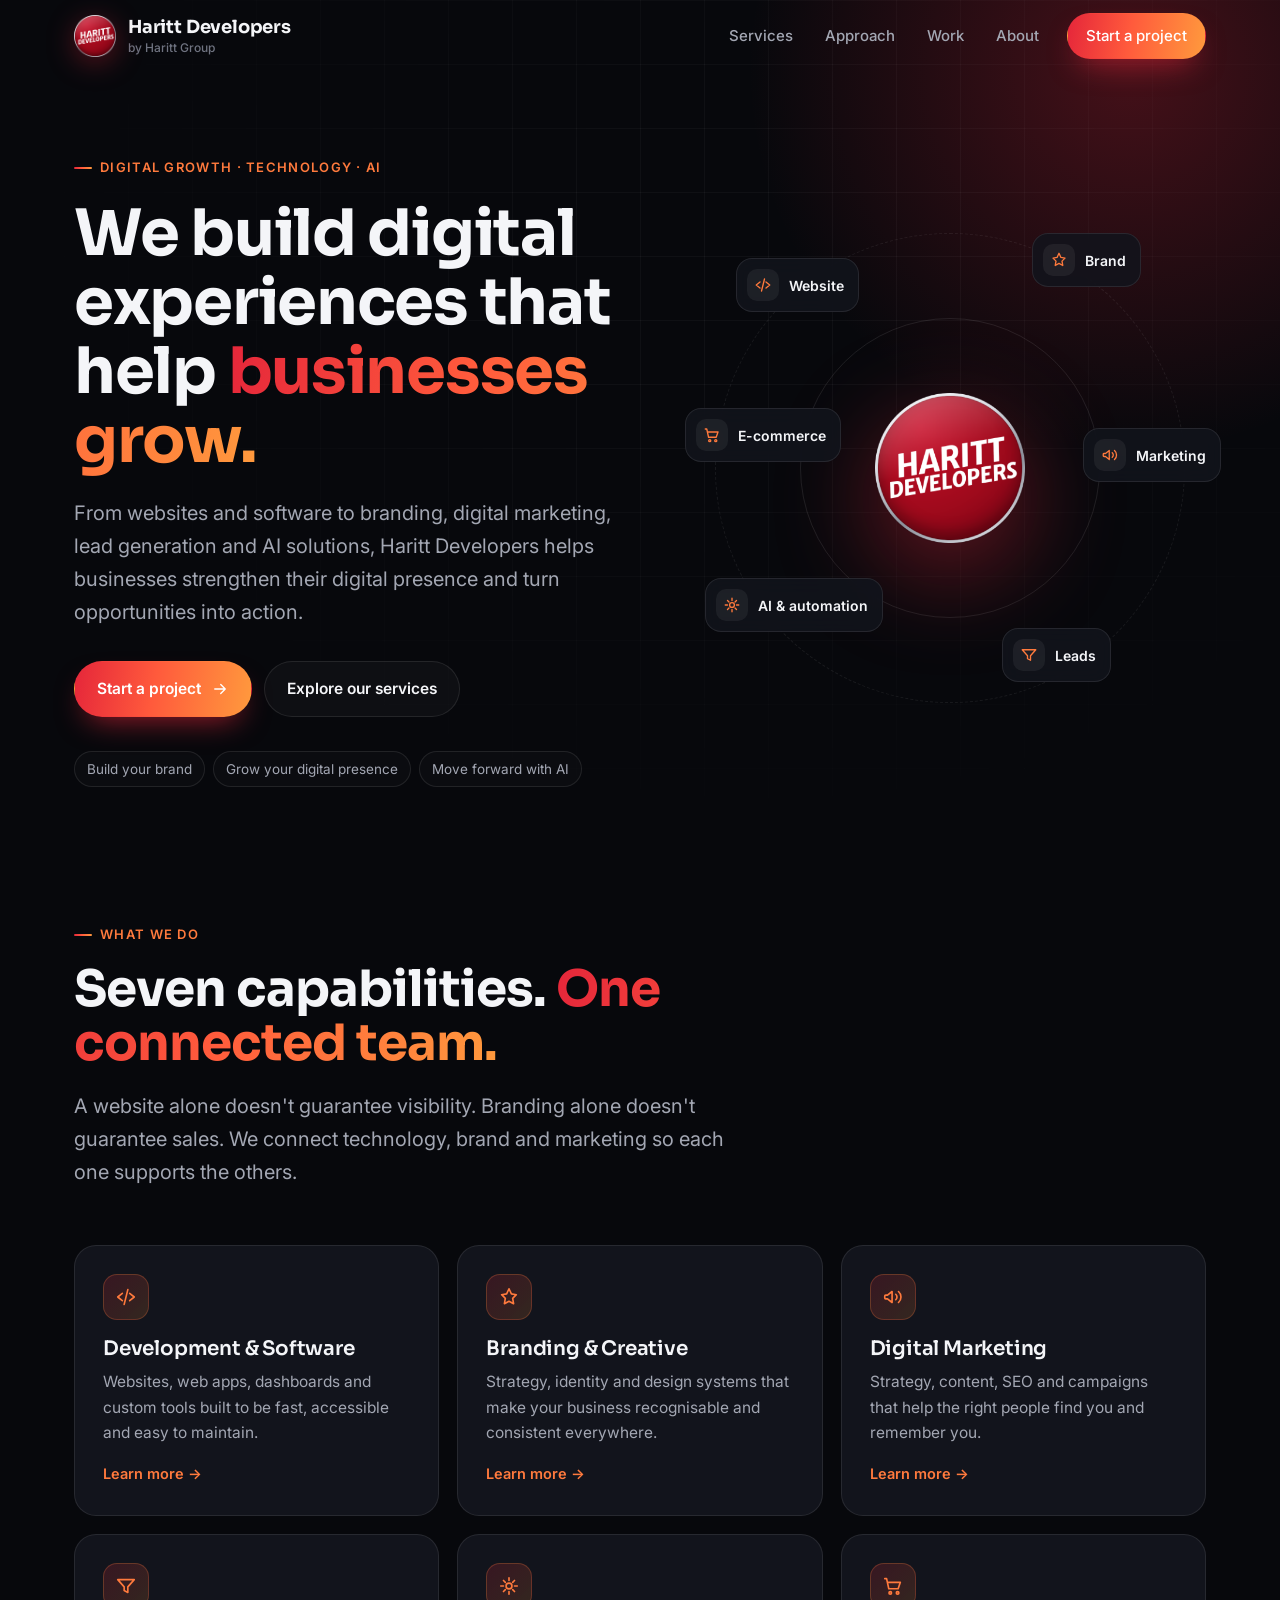
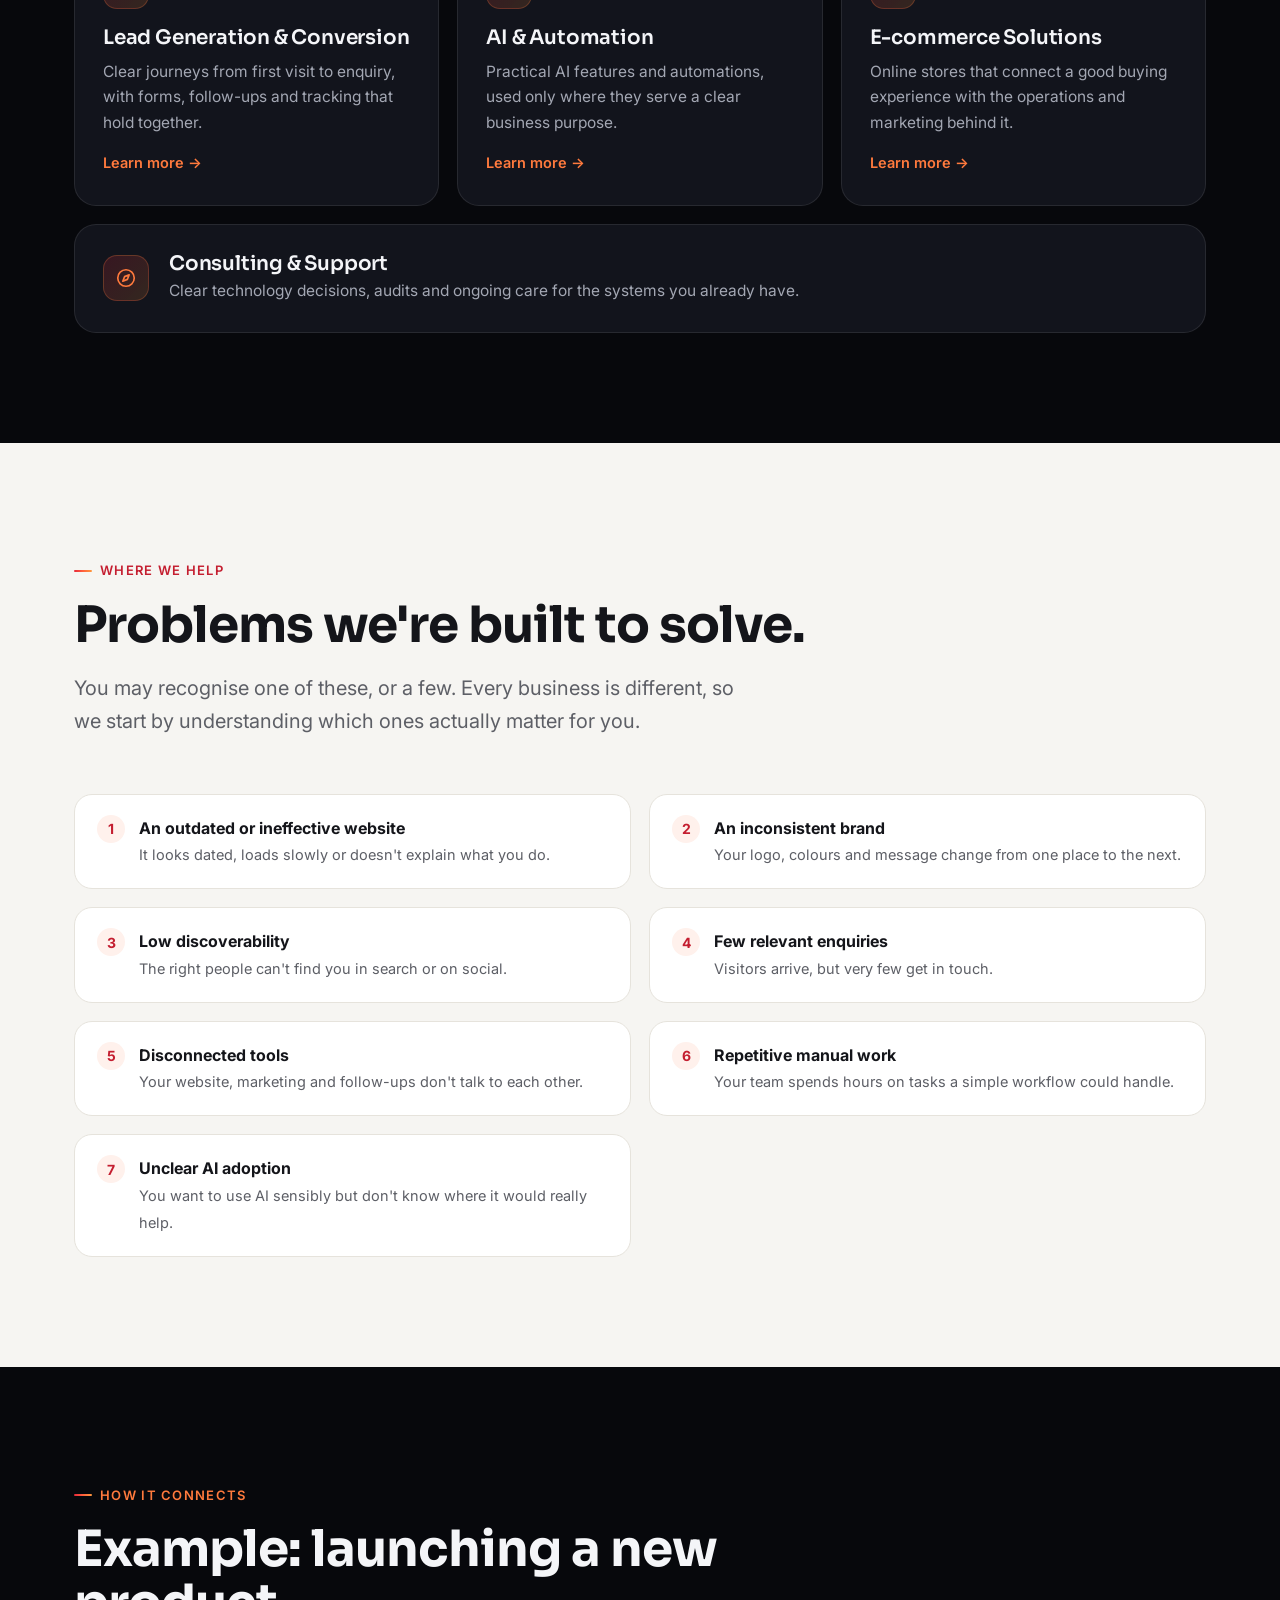
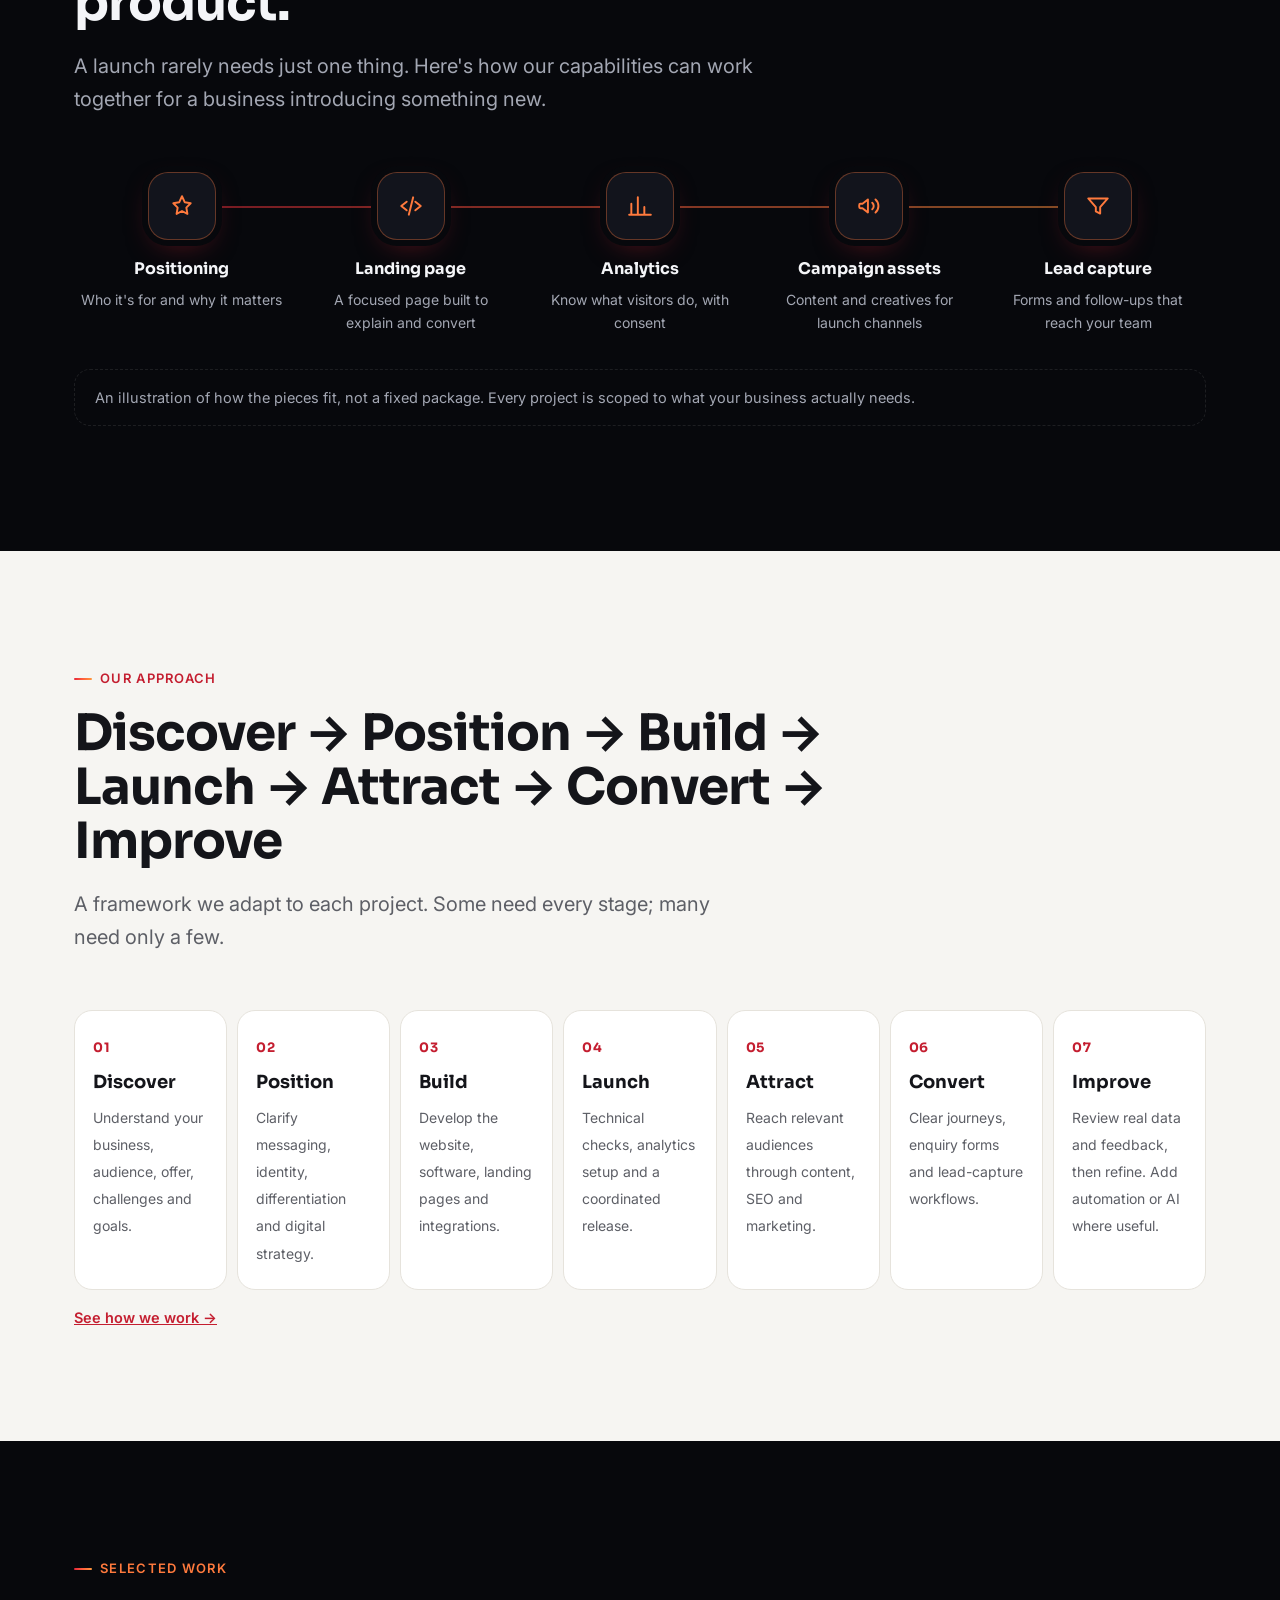
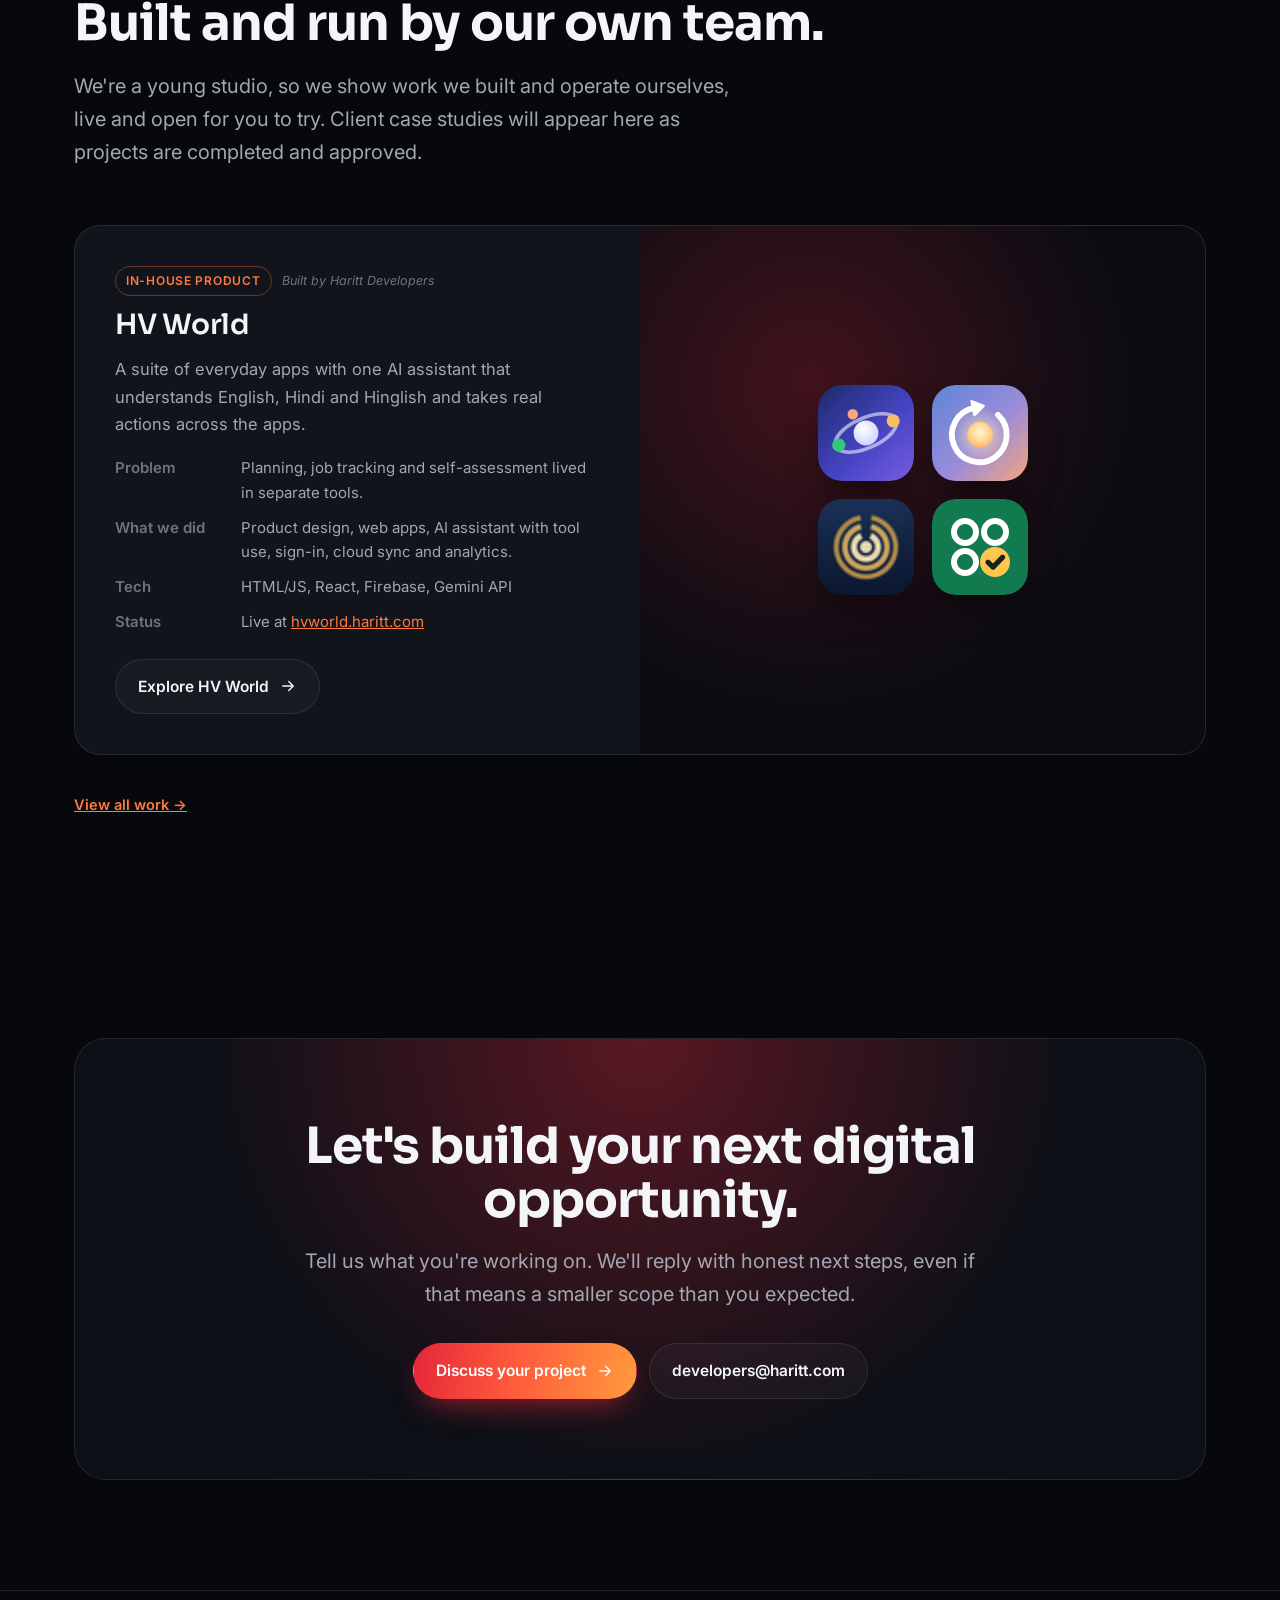
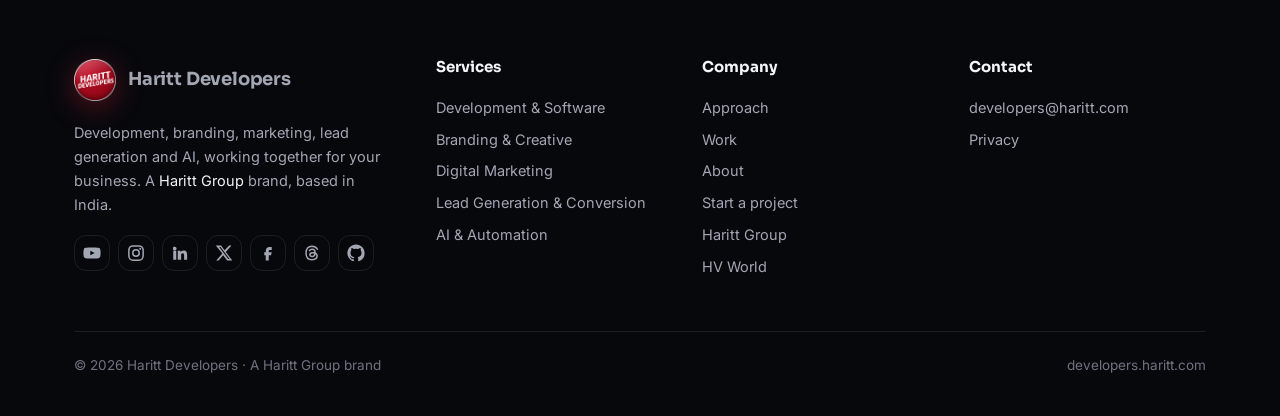
==== commit ba7791b4: "HV World update" ====
--- a/index.html
+++ b/index.html
@@ -1,10 +1,10 @@
-<!DOCTYPE html><html lang="en"><head><meta charset="utf-8"><meta name="viewport" content="width=device-width, initial-scale=1">
-<title>Haritt Developers · Digital growth, technology & AI</title><meta name="description" content="Websites, software, branding, digital marketing, lead generation and AI solutions that help businesses build their digital presence and grow."><meta name="theme-color" content="#07080C"><link rel="canonical" href="https://developers.haritt.com/">
+<!DOCTYPE html><html lang="en"><head><meta charset="utf-8"><script src="https://hvworld.haritt.com/status.js?v=3"></script><meta name="viewport" content="width=device-width, initial-scale=1">
+<title>Haritt Developers | Websites, Software, Branding and AI Solutions</title><meta name="description" content="Haritt Developers, by Haritt Group: websites, software, branding, digital marketing, lead generation and AI solutions to help businesses grow."><meta name="theme-color" content="#07080C"><link rel="canonical" href="https://developers.haritt.com/"><meta name="robots" content="index, follow, max-image-preview:large, max-snippet:-1, max-video-preview:-1"><meta property="og:locale" content="en_IN">
 <link rel="icon" href="/assets/logo-64.png" type="image/png"><link rel="apple-touch-icon" href="/assets/logo-180.png">
-<meta property="og:type" content="website"><meta property="og:site_name" content="Haritt Developers"><meta property="og:title" content="Haritt Developers · Digital growth, technology & AI"><meta property="og:description" content="Websites, software, branding, digital marketing, lead generation and AI solutions that help businesses build their digital presence and grow."><meta property="og:url" content="https://developers.haritt.com/"><meta property="og:image" content="https://developers.haritt.com/og/home.jpg"><meta property="og:image:width" content="1200"><meta property="og:image:height" content="630"><meta name="twitter:card" content="summary_large_image"><meta name="twitter:image" content="https://developers.haritt.com/og/home.jpg">
+<meta property="og:type" content="website"><meta property="og:site_name" content="Haritt Developers"><meta property="og:title" content="Haritt Developers | Websites, Software, Branding and AI Solutions"><meta property="og:description" content="Haritt Developers, by Haritt Group: websites, software, branding, digital marketing, lead generation and AI solutions to help businesses grow."><meta property="og:url" content="https://developers.haritt.com/"><meta property="og:image" content="https://developers.haritt.com/og/home.jpg"><meta property="og:image:width" content="1200"><meta property="og:image:height" content="630"><meta name="twitter:card" content="summary_large_image"><meta name="twitter:image" content="https://developers.haritt.com/og/home.jpg">
 <link rel="preconnect" href="https://fonts.googleapis.com"><link rel="preconnect" href="https://fonts.gstatic.com" crossorigin>
 <link href="https://fonts.googleapis.com/css2?family=Inter:wght@400;500;600&family=Sora:wght@600;700&display=swap" rel="stylesheet">
-<link rel="stylesheet" href="/site.css"><script type="application/ld+json">{"@context": "https://schema.org", "@type": "Organization", "name": "Haritt Developers", "url": "https://developers.haritt.com", "logo": "https://developers.haritt.com/assets/logo-256.png", "email": "developers@haritt.com", "description": "Haritt Developers helps businesses build and improve their digital presence through website and software development, branding, digital marketing, lead generation and AI-powered solutions.", "parentOrganization": {"@type": "Organization", "name": "Haritt Group", "url": "https://haritt.com"}, "areaServed": "IN", "sameAs": ["https://www.youtube.com/@harittdevelopers", "https://www.instagram.com/harittdevelopers/", "https://www.linkedin.com/company/harittdevelopers/", "https://x.com/harittdeveloper", "https://www.facebook.com/harittdevelopers", "https://www.threads.com/@harittdevelopers", "https://github.com/harittdevelopers"]}</script></head><body><nav id="nav"><div class="w"><div class="br"><a class="bh" href="/" aria-label="Haritt Developers home"><img src="/assets/logo-180.png" alt="Haritt Developers logo" width="42" height="42"></a><span><a class="bh" href="/">Haritt Developers</a><a class="par" href="https://haritt.com">by Haritt Group</a></span></div>
+<link rel="stylesheet" href="/site.css"><script type="application/ld+json">{"@context":"https://schema.org","@graph":[{"@type":"Organization","@id":"https://developers.haritt.com/#org","name":"Haritt Developers","alternateName":["Harit Developers","Haritt Developers by Haritt Group"],"url":"https://developers.haritt.com/","logo":{"@type":"ImageObject","url":"https://developers.haritt.com/assets/logo-256.png"},"email":"developers@haritt.com","description":"Haritt Developers helps businesses build and improve their digital presence through website and software development, branding, digital marketing, lead generation and AI-powered solutions.","parentOrganization":{"@type":"Organization","@id":"https://haritt.com/#org","name":"Haritt Group","url":"https://haritt.com/"},"areaServed":"IN","sameAs":["https://www.youtube.com/@harittdevelopers","https://www.instagram.com/harittdevelopers/","https://www.linkedin.com/company/harittdevelopers/","https://x.com/harittdeveloper","https://www.facebook.com/harittdevelopers","https://www.threads.com/@harittdevelopers","https://github.com/harittdevelopers"],"knowsAbout":["Web development","Software development","Branding","Digital marketing","Search engine optimisation","Lead generation","AI and automation","E-commerce"]},{"@type":"WebSite","@id":"https://developers.haritt.com/#website","name":"Haritt Developers","alternateName":"Harit Developers","url":"https://developers.haritt.com/","publisher":{"@id":"https://developers.haritt.com/#org"},"inLanguage":"en"},{"@type":"WebPage","@id":"https://developers.haritt.com/#page","url":"https://developers.haritt.com/","name":"Haritt Developers | Websites, Software, Branding and AI Solutions","description":"Haritt Developers, by Haritt Group: websites, software, branding, digital marketing, lead generation and AI solutions to help businesses grow.","isPartOf":{"@id":"https://developers.haritt.com/#website"},"about":{"@id":"https://developers.haritt.com/#org"},"inLanguage":"en"}]}</script></head><body><nav id="nav"><div class="w"><div class="br"><a class="bh" href="/" aria-label="Haritt Developers home"><img src="/assets/logo-180.png" alt="Haritt Developers logo" width="42" height="42"></a><span><a class="bh" href="/">Haritt Developers</a><a class="par" href="https://haritt.com">by Haritt Group</a></span></div>
 <div class="lk" id="lk"><a href="/services/">Services</a><a href="/approach/">Approach</a><a href="/work/">Work</a><a href="/about/">About</a><a class="btn p" href="/contact/">Start a project</a></div>
 <button class="mb" id="mb" aria-label="Open menu" aria-expanded="false" aria-controls="lk"><i></i><i></i><i></i></button></div></nav><header class="hero"><div class="w"><div class="hg"><div>
 <div class="eb rv">Digital growth · Technology · AI</div>
@@ -43,7 +43,7 @@
 <footer><div class="w"><div class="fg">
 <div><a class="br" href="/"><img src="/assets/logo-180.png" alt="" width="42" height="42"><span>Haritt Developers</span></a><p style="margin-top:16px;max-width:320px">Development, branding, marketing, lead generation and AI, working together for your business. A <a href="https://haritt.com">Haritt Group</a> brand, based in India.</p><div class="soc"><a href="https://www.youtube.com/@harittdevelopers" target="_blank" rel="noopener me" aria-label="Haritt Developers on YouTube" title="YouTube · @harittdevelopers"><svg viewBox="0 0 24 24" aria-hidden="true"><path fill="currentColor" d="M23 7.2a3 3 0 00-2.1-2.1C19 4.6 12 4.6 12 4.6s-7 0-8.9.5A3 3 0 001 7.2 31 31 0 00.5 12a31 31 0 00.5 4.8 3 3 0 002.1 2.1c1.9.5 8.9.5 8.9.5s7 0 8.9-.5a3 3 0 002.1-2.1c.4-1.6.5-4.8.5-4.8s0-3.2-.5-4.8zM9.75 15.02V8.98L15.5 12z"/></svg></a><a href="https://www.instagram.com/harittdevelopers/" target="_blank" rel="noopener me" aria-label="Haritt Developers on Instagram" title="Instagram · @harittdevelopers"><svg viewBox="0 0 24 24" aria-hidden="true"><rect x="2.5" y="2.5" width="19" height="19" rx="5.5" fill="none" stroke="currentColor" stroke-width="2"/><circle cx="12" cy="12" r="4.3" fill="none" stroke="currentColor" stroke-width="2"/><circle cx="17.6" cy="6.4" r="1.3" fill="currentColor"/></svg></a><a href="https://www.linkedin.com/company/harittdevelopers/" target="_blank" rel="noopener me" aria-label="Haritt Developers on LinkedIn" title="LinkedIn · Haritt Developers"><svg viewBox="0 0 24 24" aria-hidden="true"><path fill="currentColor" d="M4.98 3.5a2.5 2.5 0 11-.01 5 2.5 2.5 0 01.01-5zM3 9h4v12H3zM9 9h3.8v1.7h.1c.5-1 1.8-2 3.8-2 4 0 4.8 2.6 4.8 6V21h-4v-5.6c0-1.3 0-3-1.9-3s-2.1 1.4-2.1 2.9V21H9z"/></svg></a><a href="https://x.com/harittdeveloper" target="_blank" rel="noopener me" aria-label="Haritt Developers on X" title="X · @harittdeveloper"><svg viewBox="0 0 24 24" aria-hidden="true"><path fill="currentColor" d="M18.9 2H22l-7.6 8.7L23 22h-6.8l-5.3-6.9L4.8 22H1.7l8.1-9.3L1 2h7l4.8 6.3zm-1.2 18h1.7L7.4 3.9H5.6z"/></svg></a><a href="https://www.facebook.com/harittdevelopers" target="_blank" rel="noopener me" aria-label="Haritt Developers on Facebook" title="Facebook · @harittdevelopers"><svg viewBox="0 0 24 24" aria-hidden="true"><path fill="currentColor" d="M14 8h3V4h-3c-2.8 0-5 2.2-5 5v2H7v4h2v7h4v-7h3l1-4h-4V9c0-.6.4-1 1-1z"/></svg></a><a href="https://www.threads.com/@harittdevelopers" target="_blank" rel="noopener me" aria-label="Haritt Developers on Threads" title="Threads · @harittdevelopers"><svg viewBox="0 0 24 24" aria-hidden="true"><path fill="none" stroke="currentColor" stroke-width="2" stroke-linecap="round" d="M19.2 7C17.8 4.4 15.3 3 12 3 6.9 3 4 6.5 4 12s2.9 9 8 9c3.9 0 6.8-2 6.8-5.2 0-3-2.6-4.4-6-4.1-2.5.2-3.7 1.4-3.6 2.8.1 1.5 1.6 2.4 3.4 2.2 2.5-.3 3.5-2.4 3.5-5.4 0-2.6-1.5-4.2-4-4.2-1.7 0-2.9.7-3.5 1.8"/></svg></a><a href="https://github.com/harittdevelopers" target="_blank" rel="noopener me" aria-label="Haritt Developers on GitHub" title="GitHub · harittdevelopers"><svg viewBox="0 0 24 24" aria-hidden="true"><path fill="currentColor" d="M12 .5C5.65.5.5 5.65.5 12c0 5.08 3.29 9.39 7.86 10.91.58.1.79-.25.79-.56v-2c-3.2.7-3.87-1.37-3.87-1.37-.52-1.33-1.28-1.69-1.28-1.69-1.04-.71.08-.7.08-.7 1.15.08 1.76 1.18 1.76 1.18 1.03 1.76 2.69 1.25 3.35.96.1-.75.4-1.25.73-1.54-2.55-.29-5.24-1.28-5.24-5.68 0-1.26.45-2.28 1.18-3.09-.12-.29-.51-1.46.11-3.04 0 0 .97-.31 3.17 1.18a11 11 0 015.77 0c2.2-1.49 3.17-1.18 3.17-1.18.62 1.58.23 2.75.11 3.04.74.81 1.18 1.83 1.18 3.09 0 4.42-2.69 5.39-5.25 5.67.41.36.78 1.06.78 2.14v3.17c0 .31.21.67.8.56A11.5 11.5 0 0023.5 12C23.5 5.65 18.35.5 12 .5z"/></svg></a></div></div>
 <div><b>Services</b><a href="/services/#development">Development & Software</a><a href="/services/#branding">Branding & Creative</a><a href="/services/#marketing">Digital Marketing</a><a href="/services/#leads">Lead Generation & Conversion</a><a href="/services/#ai">AI & Automation</a></div>
-<div><b>Company</b><a href="/approach/">Approach</a><a href="/work/">Work</a><a href="/about/">About</a><a href="/contact/">Start a project</a><a href="https://haritt.com">Haritt Group</a></div>
+<div><b>Company</b><a href="/approach/">Approach</a><a href="/work/">Work</a><a href="/about/">About</a><a href="/contact/">Start a project</a><a href="https://haritt.com">Haritt Group</a><a href="https://hvworld.haritt.com">HV World</a></div>
 <div><b>Contact</b><a href="mailto:developers@haritt.com">developers@haritt.com</a><a href="/privacy/">Privacy</a></div>
 </div><div class="fb"><span>© 2026 Haritt Developers · <a href="https://haritt.com">A Haritt Group brand</a></span><span>developers.haritt.com</span></div></div></footer>
 <script src="/site.js"></script></body></html>
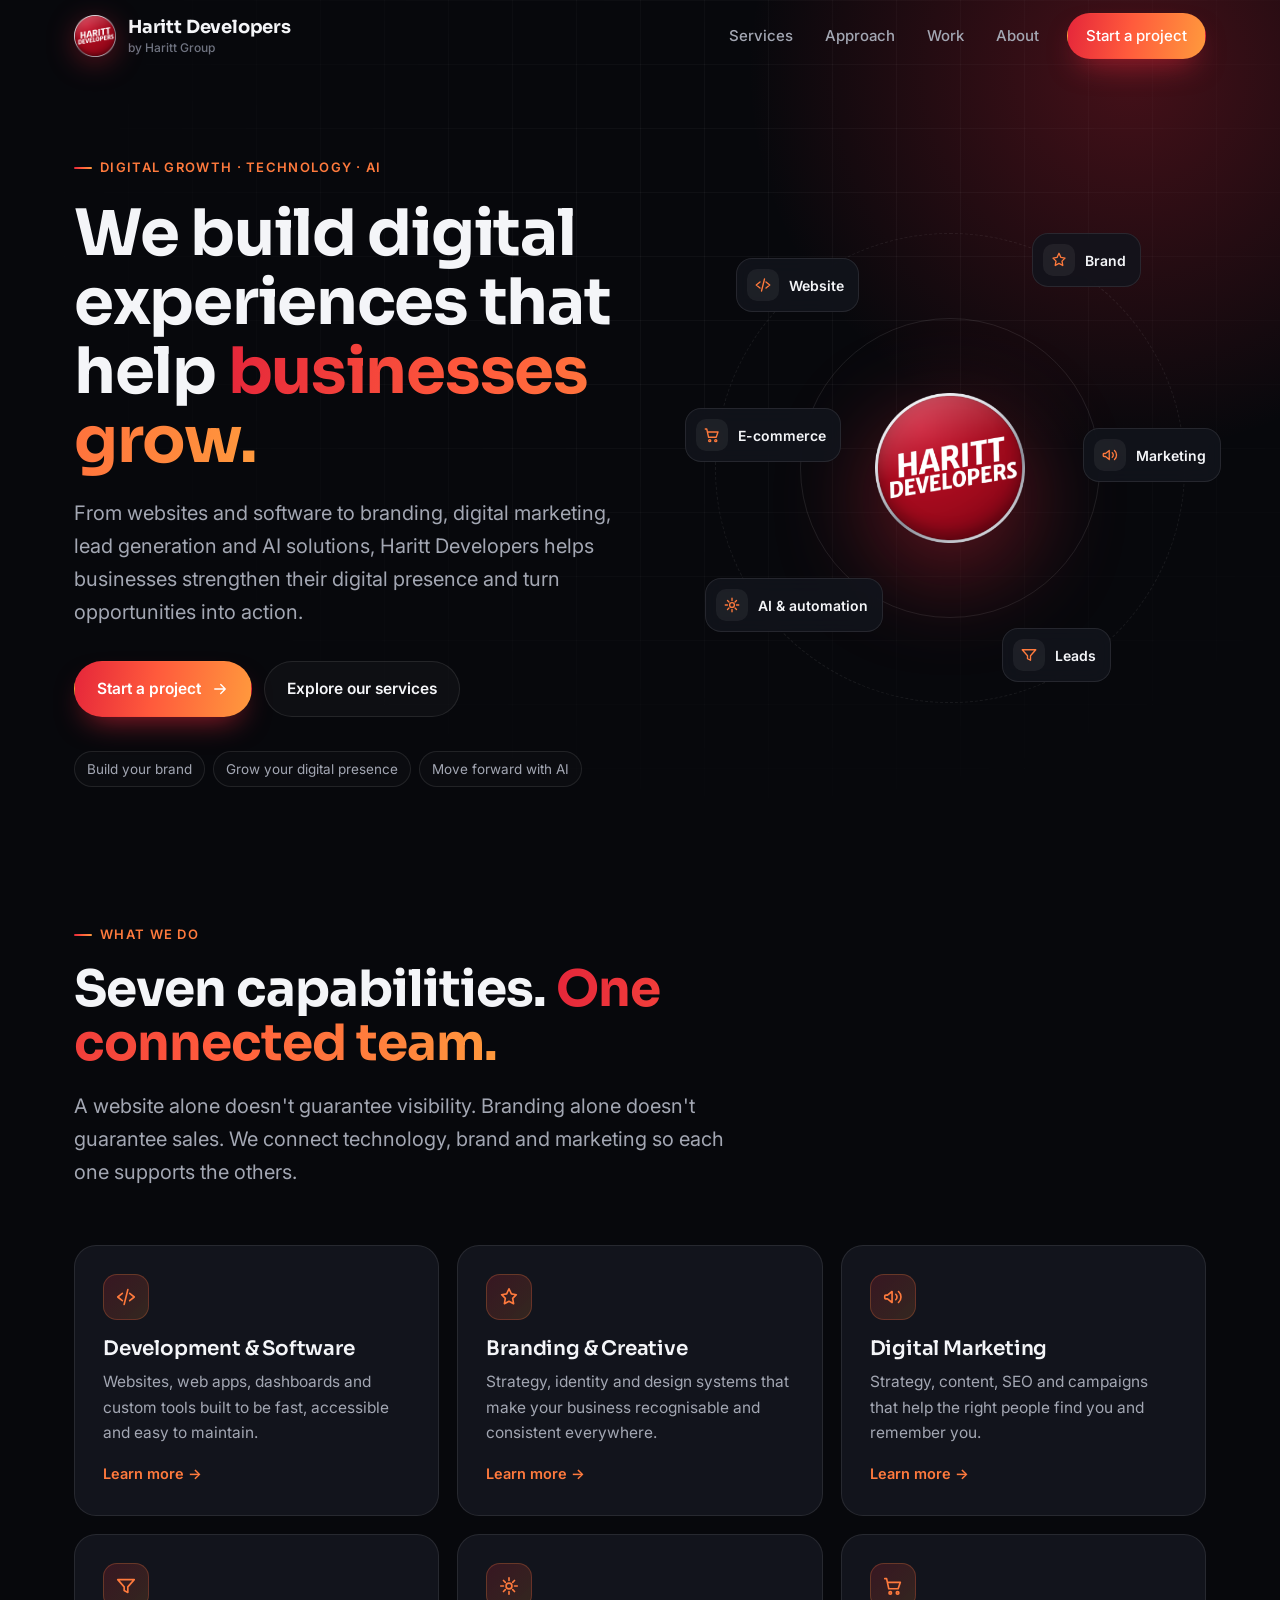
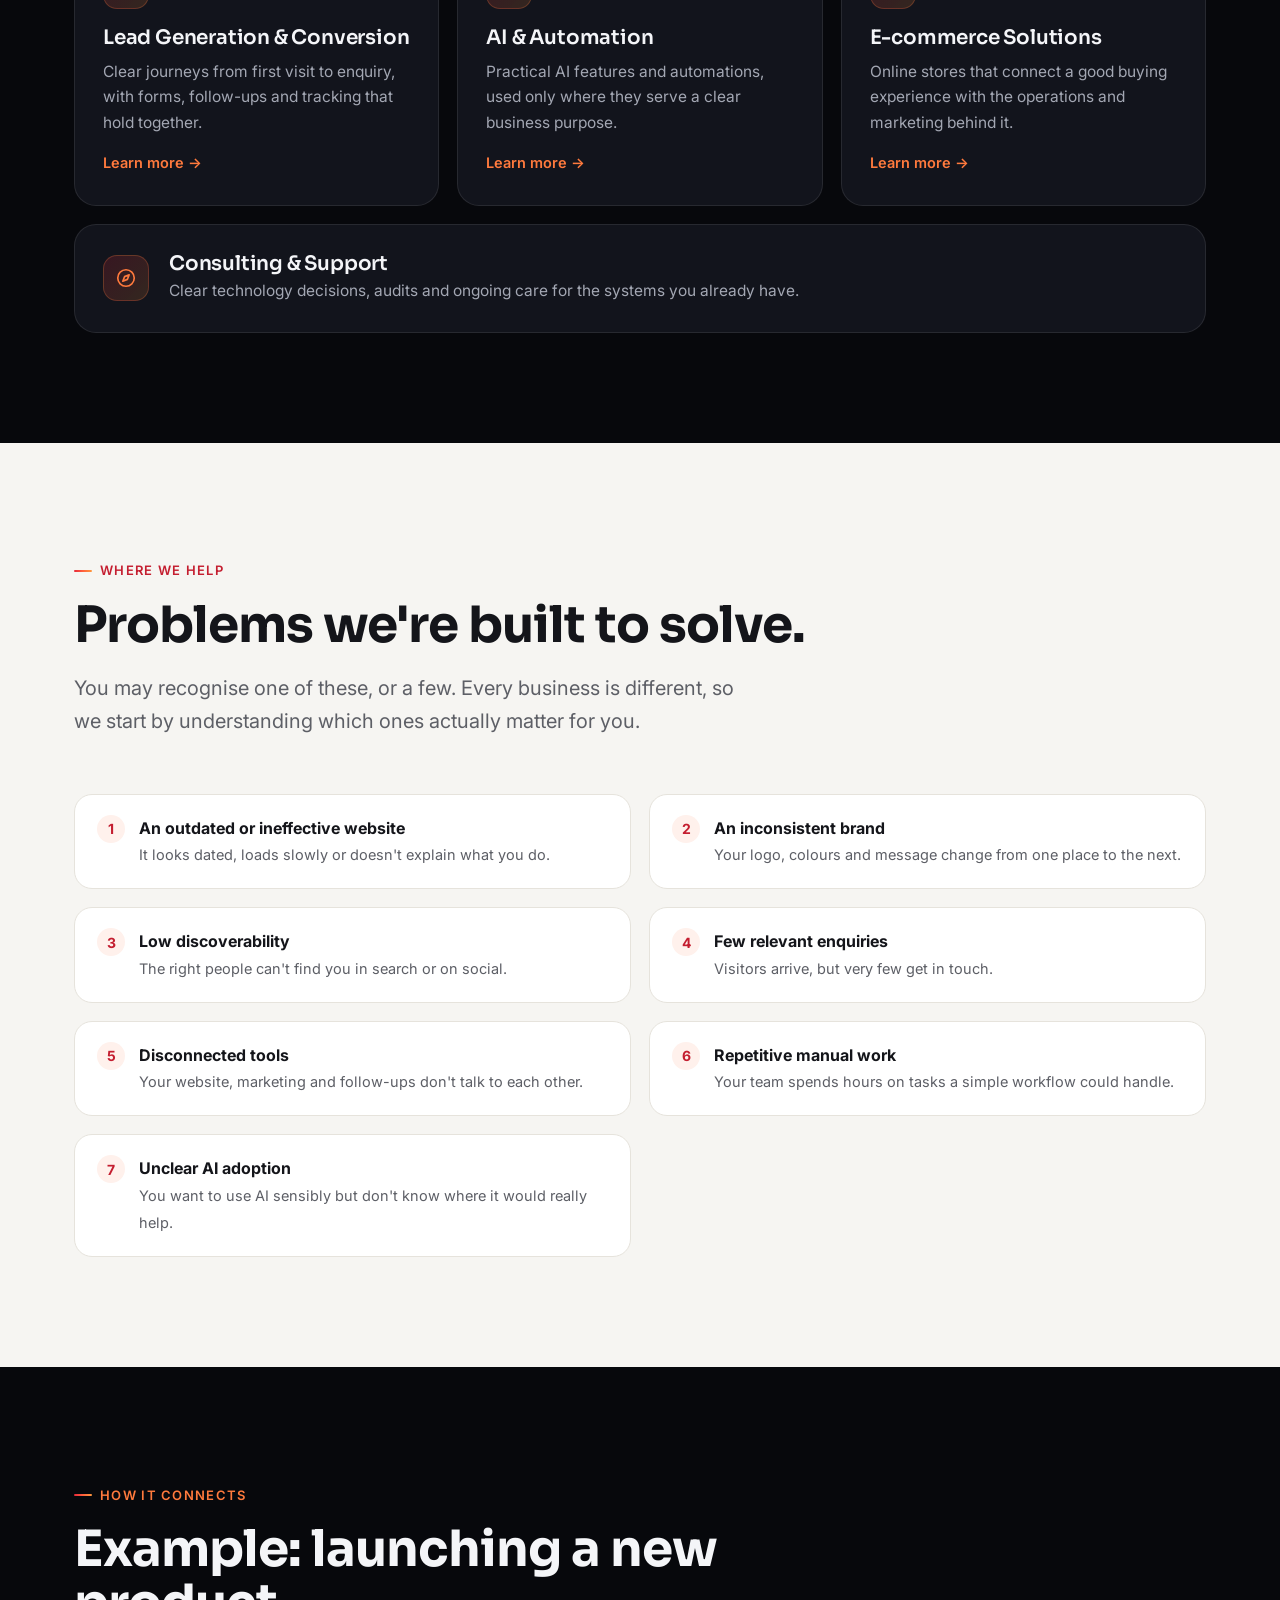
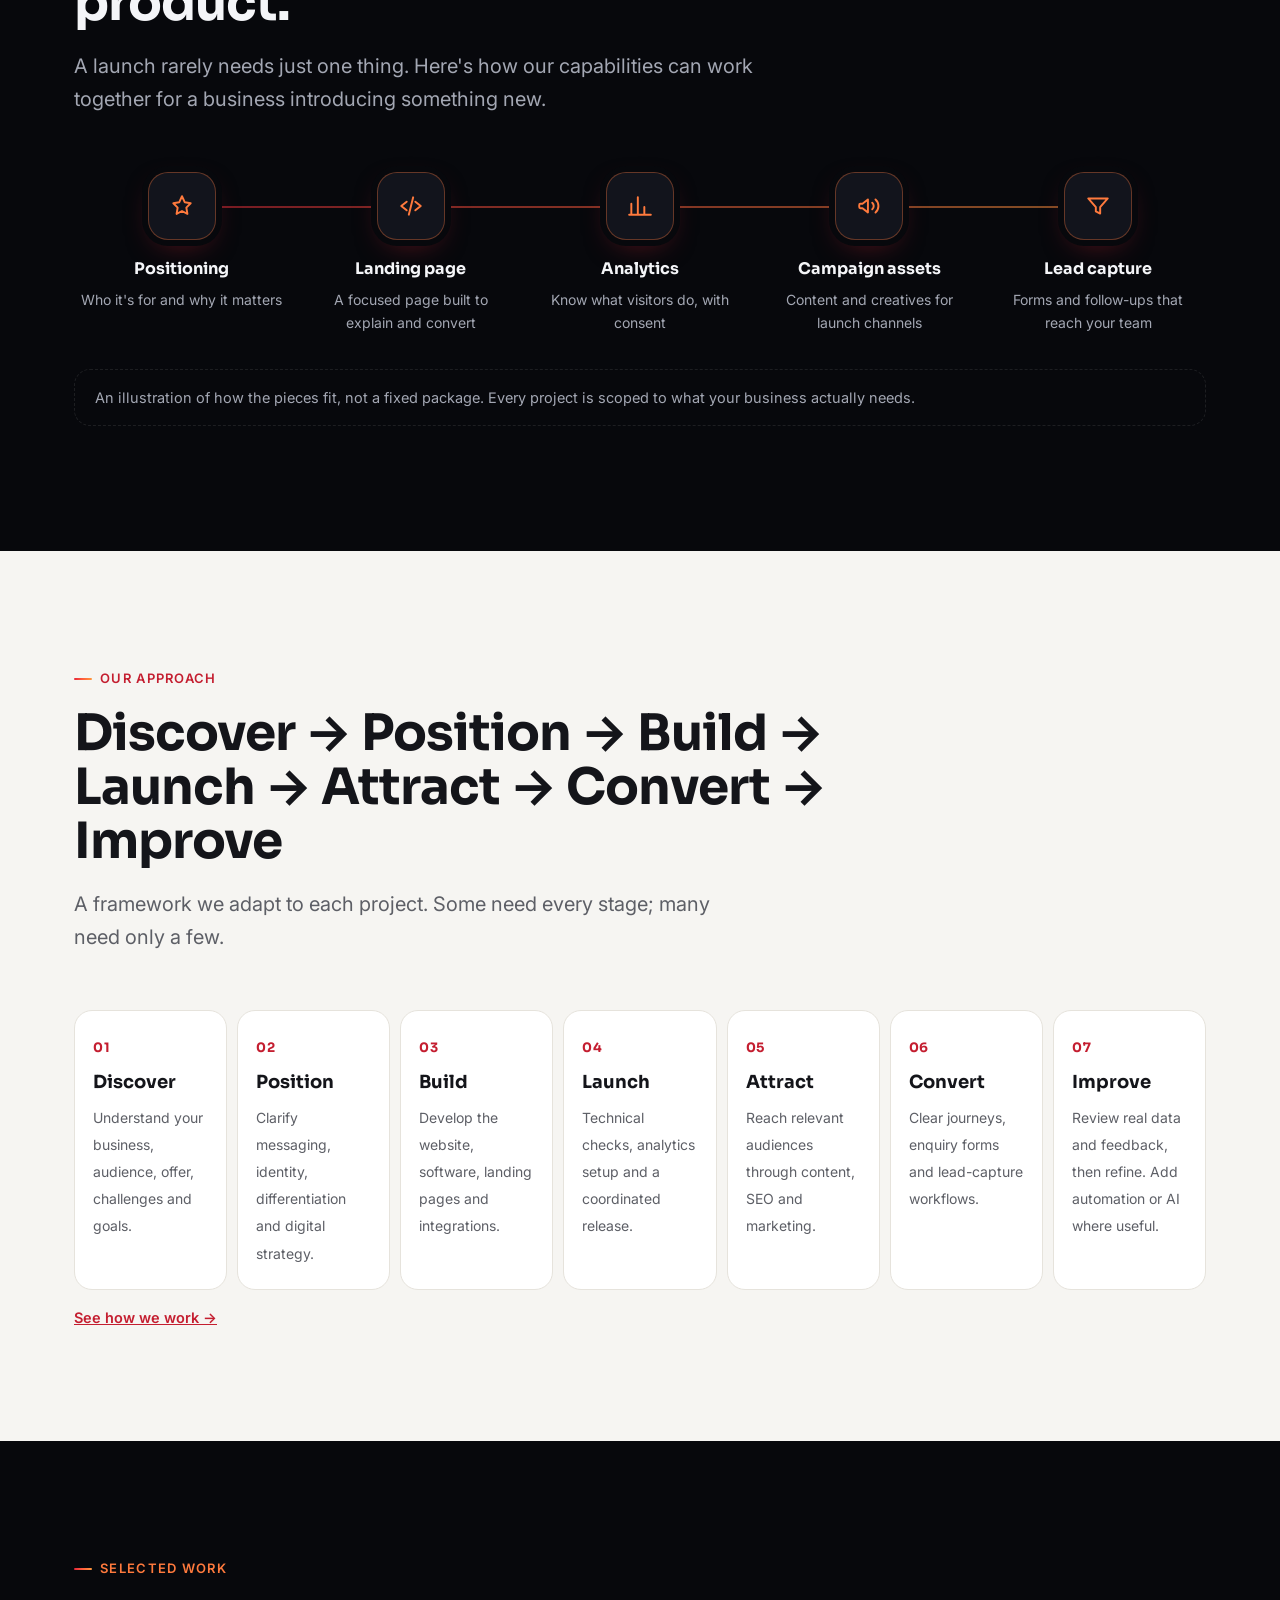
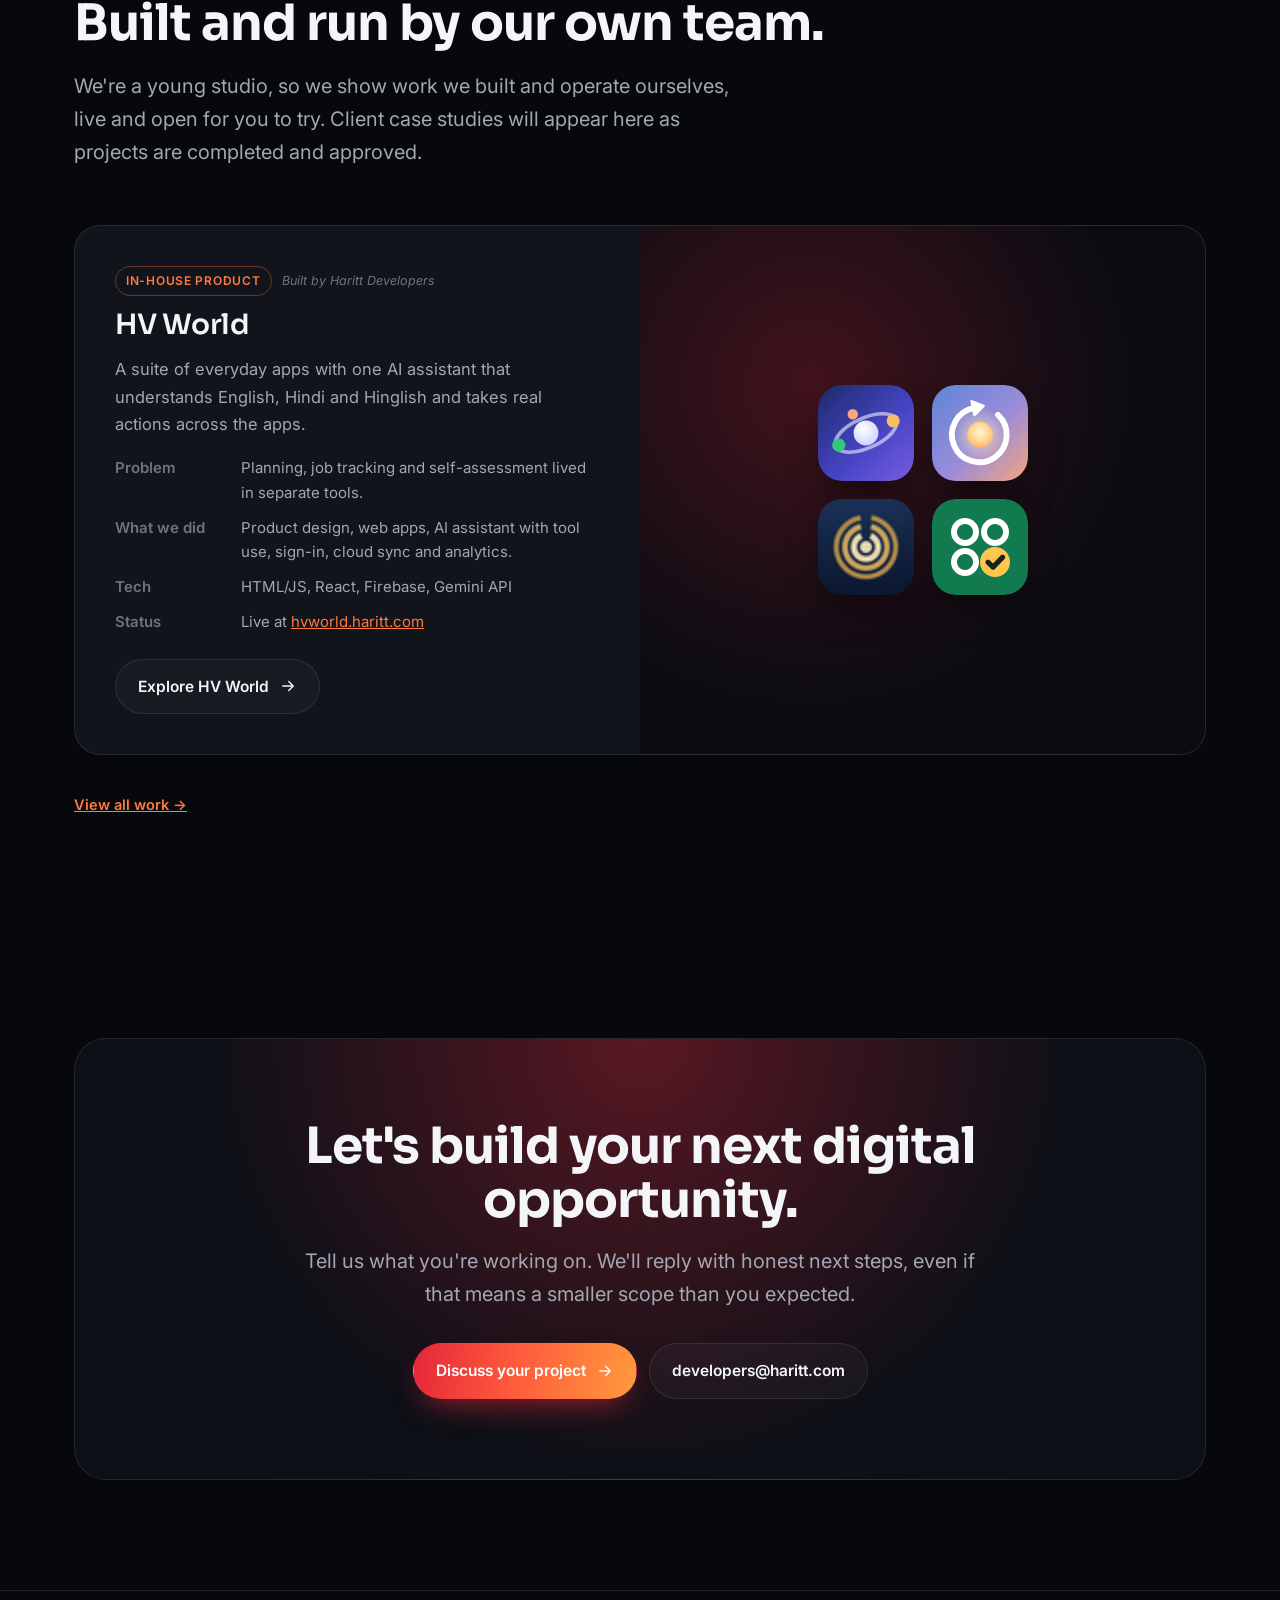
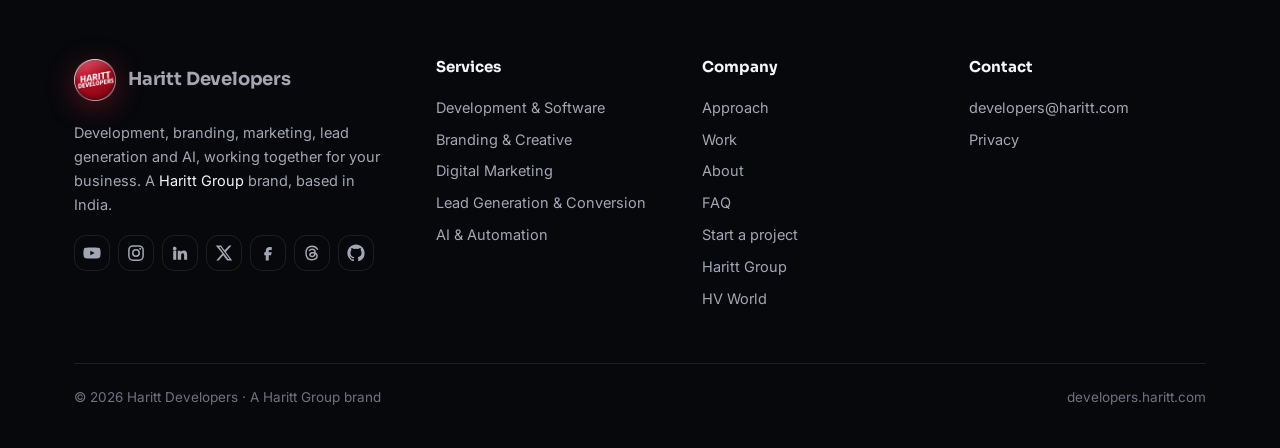
==== commit 15361198: "HV World update" ====
--- a/index.html
+++ b/index.html
@@ -1,10 +1,10 @@
 <!DOCTYPE html><html lang="en"><head><meta charset="utf-8"><script src="https://hvworld.haritt.com/status.js?v=3"></script><meta name="viewport" content="width=device-width, initial-scale=1">
 <title>Haritt Developers | Websites, Software, Branding and AI Solutions</title><meta name="description" content="Haritt Developers, by Haritt Group: websites, software, branding, digital marketing, lead generation and AI solutions to help businesses grow."><meta name="theme-color" content="#07080C"><link rel="canonical" href="https://developers.haritt.com/"><meta name="robots" content="index, follow, max-image-preview:large, max-snippet:-1, max-video-preview:-1"><meta property="og:locale" content="en_IN">
-<link rel="icon" href="/assets/logo-64.png" type="image/png"><link rel="apple-touch-icon" href="/assets/logo-180.png">
+<link rel="icon" href="/favicon.ico" sizes="any"><link rel="icon" href="/assets/icon-48.png" type="image/png" sizes="48x48"><link rel="icon" href="/assets/icon-192.png" type="image/png" sizes="192x192"><link rel="apple-touch-icon" href="/assets/logo-180.png">
 <meta property="og:type" content="website"><meta property="og:site_name" content="Haritt Developers"><meta property="og:title" content="Haritt Developers | Websites, Software, Branding and AI Solutions"><meta property="og:description" content="Haritt Developers, by Haritt Group: websites, software, branding, digital marketing, lead generation and AI solutions to help businesses grow."><meta property="og:url" content="https://developers.haritt.com/"><meta property="og:image" content="https://developers.haritt.com/og/home.jpg"><meta property="og:image:width" content="1200"><meta property="og:image:height" content="630"><meta name="twitter:card" content="summary_large_image"><meta name="twitter:image" content="https://developers.haritt.com/og/home.jpg">
 <link rel="preconnect" href="https://fonts.googleapis.com"><link rel="preconnect" href="https://fonts.gstatic.com" crossorigin>
 <link href="https://fonts.googleapis.com/css2?family=Inter:wght@400;500;600&family=Sora:wght@600;700&display=swap" rel="stylesheet">
-<link rel="stylesheet" href="/site.css"><script type="application/ld+json">{"@context":"https://schema.org","@graph":[{"@type":"Organization","@id":"https://developers.haritt.com/#org","name":"Haritt Developers","alternateName":["Harit Developers","Haritt Developers by Haritt Group"],"url":"https://developers.haritt.com/","logo":{"@type":"ImageObject","url":"https://developers.haritt.com/assets/logo-256.png"},"email":"developers@haritt.com","description":"Haritt Developers helps businesses build and improve their digital presence through website and software development, branding, digital marketing, lead generation and AI-powered solutions.","parentOrganization":{"@type":"Organization","@id":"https://haritt.com/#org","name":"Haritt Group","url":"https://haritt.com/"},"areaServed":"IN","sameAs":["https://www.youtube.com/@harittdevelopers","https://www.instagram.com/harittdevelopers/","https://www.linkedin.com/company/harittdevelopers/","https://x.com/harittdeveloper","https://www.facebook.com/harittdevelopers","https://www.threads.com/@harittdevelopers","https://github.com/harittdevelopers"],"knowsAbout":["Web development","Software development","Branding","Digital marketing","Search engine optimisation","Lead generation","AI and automation","E-commerce"]},{"@type":"WebSite","@id":"https://developers.haritt.com/#website","name":"Haritt Developers","alternateName":"Harit Developers","url":"https://developers.haritt.com/","publisher":{"@id":"https://developers.haritt.com/#org"},"inLanguage":"en"},{"@type":"WebPage","@id":"https://developers.haritt.com/#page","url":"https://developers.haritt.com/","name":"Haritt Developers | Websites, Software, Branding and AI Solutions","description":"Haritt Developers, by Haritt Group: websites, software, branding, digital marketing, lead generation and AI solutions to help businesses grow.","isPartOf":{"@id":"https://developers.haritt.com/#website"},"about":{"@id":"https://developers.haritt.com/#org"},"inLanguage":"en"}]}</script></head><body><nav id="nav"><div class="w"><div class="br"><a class="bh" href="/" aria-label="Haritt Developers home"><img src="/assets/logo-180.png" alt="Haritt Developers logo" width="42" height="42"></a><span><a class="bh" href="/">Haritt Developers</a><a class="par" href="https://haritt.com">by Haritt Group</a></span></div>
+<link rel="stylesheet" href="/site.css"><script type="application/ld+json">{"@context":"https://schema.org","@graph":[{"@type":"Organization","@id":"https://developers.haritt.com/#org","name":"Haritt Developers","alternateName":["Harit Developers","Haritt Developers by Haritt Group"],"url":"https://developers.haritt.com/","logo":{"@type":"ImageObject","url":"https://developers.haritt.com/assets/logo-256.png"},"email":"developers@haritt.com","description":"Haritt Developers helps businesses build and improve their digital presence through website and software development, branding, digital marketing, lead generation and AI-powered solutions.","parentOrganization":{"@type":"Organization","@id":"https://haritt.com/#org","name":"Haritt Group","url":"https://haritt.com/"},"areaServed":"IN","sameAs":["https://www.youtube.com/@harittdevelopers","https://www.instagram.com/harittdevelopers/","https://www.linkedin.com/company/harittdevelopers/","https://x.com/harittdeveloper","https://www.facebook.com/harittdevelopers","https://www.threads.com/@harittdevelopers","https://github.com/harittdevelopers"],"knowsAbout":["Web development","Software development","Branding","Digital marketing","Search engine optimisation","Lead generation","AI and automation","E-commerce"]},{"@type":"WebSite","@id":"https://developers.haritt.com/#website","name":"Haritt Developers","alternateName":["Haritt Developers by Haritt Group","Harit Developers"],"url":"https://developers.haritt.com/","publisher":{"@id":"https://developers.haritt.com/#org"},"inLanguage":"en"},{"@type":"WebPage","@id":"https://developers.haritt.com/#page","url":"https://developers.haritt.com/","name":"Haritt Developers | Websites, Software, Branding and AI Solutions","description":"Haritt Developers, by Haritt Group: websites, software, branding, digital marketing, lead generation and AI solutions to help businesses grow.","isPartOf":{"@id":"https://developers.haritt.com/#website"},"about":{"@id":"https://developers.haritt.com/#org"},"inLanguage":"en"}]}</script></head><body><nav id="nav"><div class="w"><div class="br"><a class="bh" href="/" aria-label="Haritt Developers home"><img src="/assets/logo-180.png" alt="Haritt Developers logo" width="42" height="42"></a><span><a class="bh" href="/">Haritt Developers</a><a class="par" href="https://haritt.com">by Haritt Group</a></span></div>
 <div class="lk" id="lk"><a href="/services/">Services</a><a href="/approach/">Approach</a><a href="/work/">Work</a><a href="/about/">About</a><a class="btn p" href="/contact/">Start a project</a></div>
 <button class="mb" id="mb" aria-label="Open menu" aria-expanded="false" aria-controls="lk"><i></i><i></i><i></i></button></div></nav><header class="hero"><div class="w"><div class="hg"><div>
 <div class="eb rv">Digital growth · Technology · AI</div>
@@ -43,7 +43,7 @@
 <footer><div class="w"><div class="fg">
 <div><a class="br" href="/"><img src="/assets/logo-180.png" alt="" width="42" height="42"><span>Haritt Developers</span></a><p style="margin-top:16px;max-width:320px">Development, branding, marketing, lead generation and AI, working together for your business. A <a href="https://haritt.com">Haritt Group</a> brand, based in India.</p><div class="soc"><a href="https://www.youtube.com/@harittdevelopers" target="_blank" rel="noopener me" aria-label="Haritt Developers on YouTube" title="YouTube · @harittdevelopers"><svg viewBox="0 0 24 24" aria-hidden="true"><path fill="currentColor" d="M23 7.2a3 3 0 00-2.1-2.1C19 4.6 12 4.6 12 4.6s-7 0-8.9.5A3 3 0 001 7.2 31 31 0 00.5 12a31 31 0 00.5 4.8 3 3 0 002.1 2.1c1.9.5 8.9.5 8.9.5s7 0 8.9-.5a3 3 0 002.1-2.1c.4-1.6.5-4.8.5-4.8s0-3.2-.5-4.8zM9.75 15.02V8.98L15.5 12z"/></svg></a><a href="https://www.instagram.com/harittdevelopers/" target="_blank" rel="noopener me" aria-label="Haritt Developers on Instagram" title="Instagram · @harittdevelopers"><svg viewBox="0 0 24 24" aria-hidden="true"><rect x="2.5" y="2.5" width="19" height="19" rx="5.5" fill="none" stroke="currentColor" stroke-width="2"/><circle cx="12" cy="12" r="4.3" fill="none" stroke="currentColor" stroke-width="2"/><circle cx="17.6" cy="6.4" r="1.3" fill="currentColor"/></svg></a><a href="https://www.linkedin.com/company/harittdevelopers/" target="_blank" rel="noopener me" aria-label="Haritt Developers on LinkedIn" title="LinkedIn · Haritt Developers"><svg viewBox="0 0 24 24" aria-hidden="true"><path fill="currentColor" d="M4.98 3.5a2.5 2.5 0 11-.01 5 2.5 2.5 0 01.01-5zM3 9h4v12H3zM9 9h3.8v1.7h.1c.5-1 1.8-2 3.8-2 4 0 4.8 2.6 4.8 6V21h-4v-5.6c0-1.3 0-3-1.9-3s-2.1 1.4-2.1 2.9V21H9z"/></svg></a><a href="https://x.com/harittdeveloper" target="_blank" rel="noopener me" aria-label="Haritt Developers on X" title="X · @harittdeveloper"><svg viewBox="0 0 24 24" aria-hidden="true"><path fill="currentColor" d="M18.9 2H22l-7.6 8.7L23 22h-6.8l-5.3-6.9L4.8 22H1.7l8.1-9.3L1 2h7l4.8 6.3zm-1.2 18h1.7L7.4 3.9H5.6z"/></svg></a><a href="https://www.facebook.com/harittdevelopers" target="_blank" rel="noopener me" aria-label="Haritt Developers on Facebook" title="Facebook · @harittdevelopers"><svg viewBox="0 0 24 24" aria-hidden="true"><path fill="currentColor" d="M14 8h3V4h-3c-2.8 0-5 2.2-5 5v2H7v4h2v7h4v-7h3l1-4h-4V9c0-.6.4-1 1-1z"/></svg></a><a href="https://www.threads.com/@harittdevelopers" target="_blank" rel="noopener me" aria-label="Haritt Developers on Threads" title="Threads · @harittdevelopers"><svg viewBox="0 0 24 24" aria-hidden="true"><path fill="none" stroke="currentColor" stroke-width="2" stroke-linecap="round" d="M19.2 7C17.8 4.4 15.3 3 12 3 6.9 3 4 6.5 4 12s2.9 9 8 9c3.9 0 6.8-2 6.8-5.2 0-3-2.6-4.4-6-4.1-2.5.2-3.7 1.4-3.6 2.8.1 1.5 1.6 2.4 3.4 2.2 2.5-.3 3.5-2.4 3.5-5.4 0-2.6-1.5-4.2-4-4.2-1.7 0-2.9.7-3.5 1.8"/></svg></a><a href="https://github.com/harittdevelopers" target="_blank" rel="noopener me" aria-label="Haritt Developers on GitHub" title="GitHub · harittdevelopers"><svg viewBox="0 0 24 24" aria-hidden="true"><path fill="currentColor" d="M12 .5C5.65.5.5 5.65.5 12c0 5.08 3.29 9.39 7.86 10.91.58.1.79-.25.79-.56v-2c-3.2.7-3.87-1.37-3.87-1.37-.52-1.33-1.28-1.69-1.28-1.69-1.04-.71.08-.7.08-.7 1.15.08 1.76 1.18 1.76 1.18 1.03 1.76 2.69 1.25 3.35.96.1-.75.4-1.25.73-1.54-2.55-.29-5.24-1.28-5.24-5.68 0-1.26.45-2.28 1.18-3.09-.12-.29-.51-1.46.11-3.04 0 0 .97-.31 3.17 1.18a11 11 0 015.77 0c2.2-1.49 3.17-1.18 3.17-1.18.62 1.58.23 2.75.11 3.04.74.81 1.18 1.83 1.18 3.09 0 4.42-2.69 5.39-5.25 5.67.41.36.78 1.06.78 2.14v3.17c0 .31.21.67.8.56A11.5 11.5 0 0023.5 12C23.5 5.65 18.35.5 12 .5z"/></svg></a></div></div>
 <div><b>Services</b><a href="/services/#development">Development & Software</a><a href="/services/#branding">Branding & Creative</a><a href="/services/#marketing">Digital Marketing</a><a href="/services/#leads">Lead Generation & Conversion</a><a href="/services/#ai">AI & Automation</a></div>
-<div><b>Company</b><a href="/approach/">Approach</a><a href="/work/">Work</a><a href="/about/">About</a><a href="/contact/">Start a project</a><a href="https://haritt.com">Haritt Group</a><a href="https://hvworld.haritt.com">HV World</a></div>
+<div><b>Company</b><a href="/approach/">Approach</a><a href="/work/">Work</a><a href="/about/">About</a><a href="/faq/">FAQ</a><a href="/contact/">Start a project</a><a href="https://haritt.com">Haritt Group</a><a href="https://hvworld.haritt.com">HV World</a></div>
 <div><b>Contact</b><a href="mailto:developers@haritt.com">developers@haritt.com</a><a href="/privacy/">Privacy</a></div>
 </div><div class="fb"><span>© 2026 Haritt Developers · <a href="https://haritt.com">A Haritt Group brand</a></span><span>developers.haritt.com</span></div></div></footer>
 <script src="/site.js"></script></body></html>
--- a/site.css
+++ b/site.css
@@ -120,4 +120,10 @@
 .fx{display:grid;grid-template-columns:68px 1fr;gap:16px;text-align:left;align-items:center}.fx .d{margin:0}
 section{padding:80px 0}.hero{padding:120px 0 60px}.stack{height:380px;transform:scale(.82);margin:-30px -20px}
 .svc ul,.fr{grid-template-columns:1fr}form{padding:24px}.wk .tx{padding:28px}.fin{padding:60px 22px}.ph{padding:130px 0 50px}}
+/* faq */
+.fq{max-width:860px;display:grid;gap:12px}.fq .it{background:var(--card);border:1px solid var(--line);border-radius:18px;transition:border-color .2s}.fq .it.is-open{border-color:rgba(255,122,61,.45)}
+.fq h3{margin:0;font-size:inherit}.fq .q{width:100%;display:flex;justify-content:space-between;align-items:center;gap:16px;text-align:left;background:none;border:0;color:var(--ink);font:600 17px/1.4 var(--disp);padding:20px 24px;cursor:pointer}
+.fq .q:focus-visible{outline:2px solid var(--orange);outline-offset:2px;border-radius:18px}.fq .q:after{content:"+";flex:none;font-size:24px;line-height:1;color:var(--orange);transition:transform .25s}.fq .it.is-open .q:after{transform:rotate(45deg)}
+.fq .a{display:grid;grid-template-rows:0fr;transition:grid-template-rows .3s ease}.fq .it.is-open .a{grid-template-rows:1fr}.fq .a>div{overflow:hidden}.fq .a p{margin:0;padding:0 24px 22px;color:var(--soft)}
+@media (prefers-reduced-motion:reduce){.fq .a,.fq .q:after{transition:none}}
 @media (prefers-reduced-motion:reduce){.rv{opacity:1;transform:none;transition:none}.orb,.node{animation:none}}
